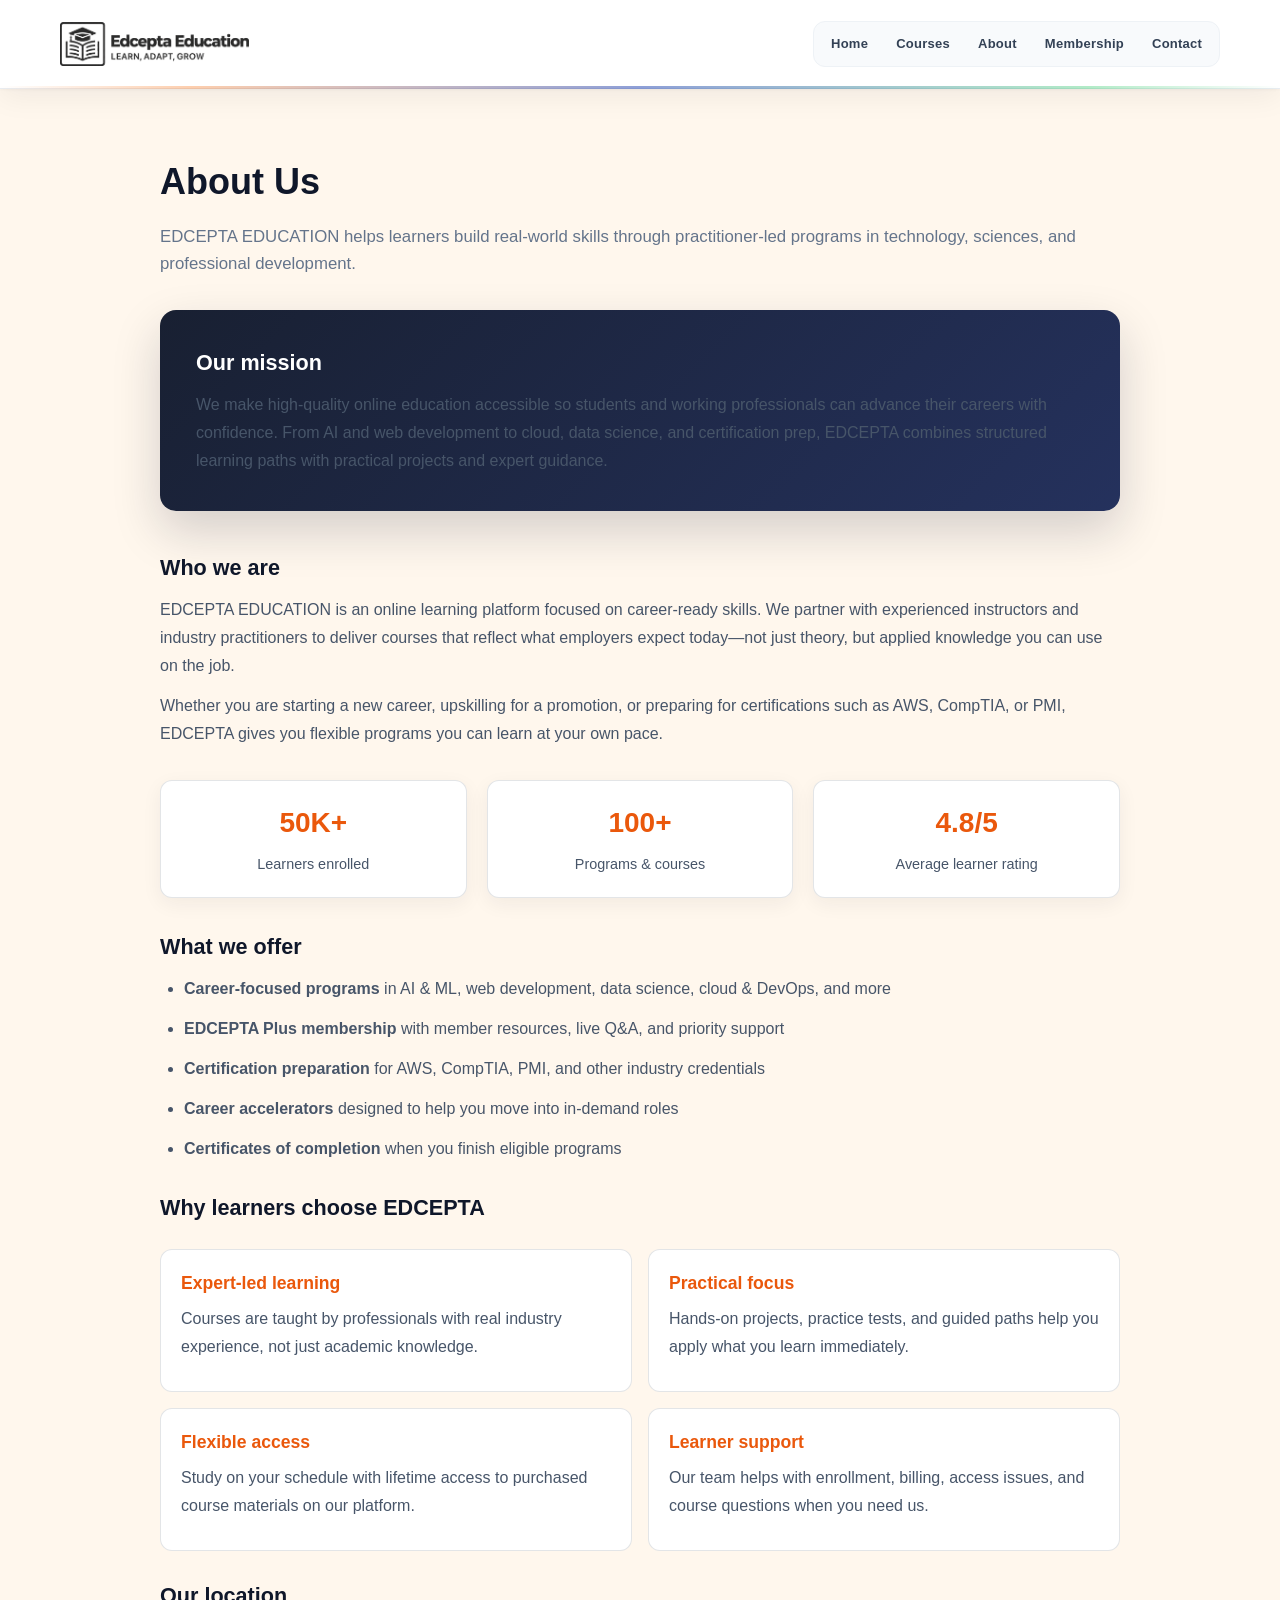
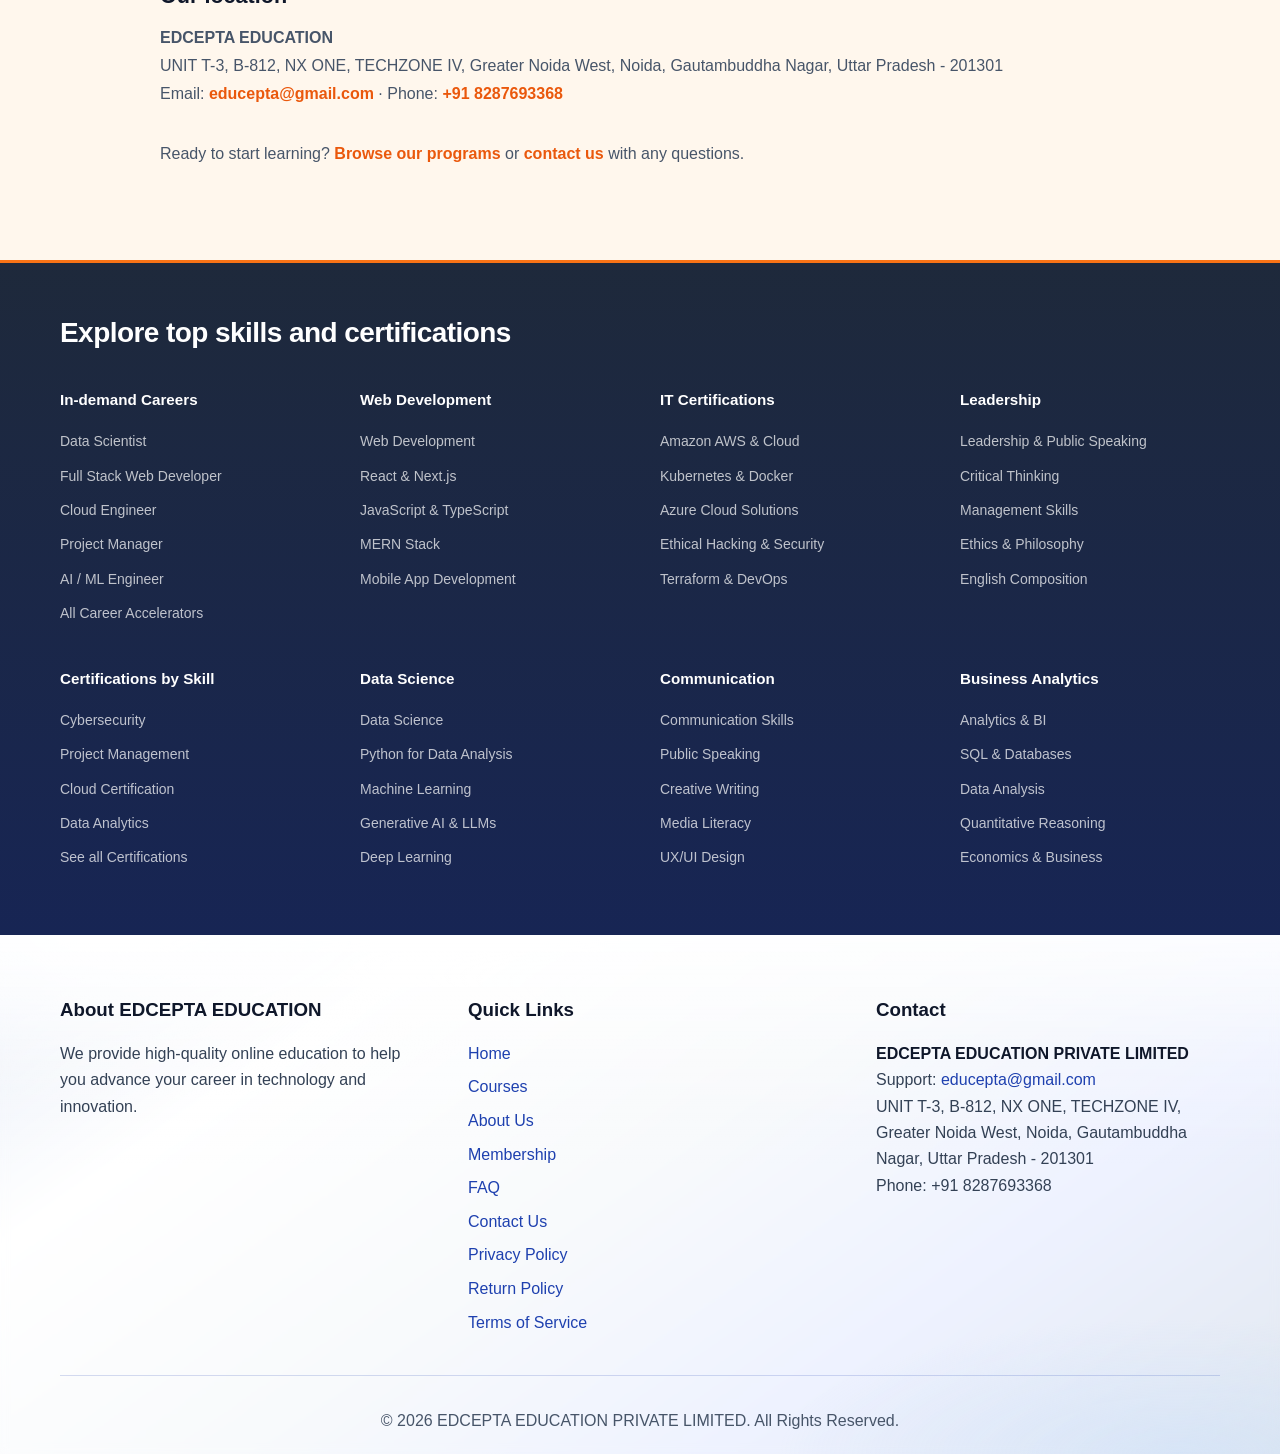
==== about.html @ da7d7f93 "Expand EDCEPTA site with new homepage sections, info pages, and course updates. Add About, FAQ, and " ====
<!DOCTYPE html>
<html lang="en">
<head>
    <meta charset="UTF-8">
    <meta name="viewport" content="width=device-width, initial-scale=1.0">
    <title>About Us - EDCEPTA EDUCATION</title>
    <link rel="stylesheet" href="styles.css?v=74">
    <link rel="stylesheet" href="js/info-page-fallback.css?v=1">
</head>
<body>
    <nav class="navbar">
        <div class="container">
            <div class="nav-wrapper">
                <a href="/" class="logo">
                    <img src="images/edcepta-logo.png?v=8" alt="EDCEPTA EDUCATION">
                </a>
                <ul class="nav-links">
                    <li><a href="/">Home</a></li>
                    <li><a href="/#courses">Courses</a></li>
                    <li><a href="/about.html">About</a></li>
                    <li><a href="/#membership">Membership</a></li>
                    <li><a href="/contact.html">Contact</a></li>
                </ul>
                <button class="hamburger" id="hamburger" type="button" aria-label="Open menu">☰</button>
            </div>
        </div>
    </nav>

    <main class="container info-page about-page">
        <h1>About Us</h1>
        <p class="info-lead">EDCEPTA EDUCATION helps learners build real-world skills through practitioner-led programs in technology, sciences, and professional development.</p>

        <div class="about-hero-card">
            <h2 style="color:#fff;margin-top:0;">Our mission</h2>
            <p>We make high-quality online education accessible so students and working professionals can advance their careers with confidence. From AI and web development to cloud, data science, and certification prep, EDCEPTA combines structured learning paths with practical projects and expert guidance.</p>
        </div>

        <h2>Who we are</h2>
        <p>EDCEPTA EDUCATION is an online learning platform focused on career-ready skills. We partner with experienced instructors and industry practitioners to deliver courses that reflect what employers expect today—not just theory, but applied knowledge you can use on the job.</p>
        <p>Whether you are starting a new career, upskilling for a promotion, or preparing for certifications such as AWS, CompTIA, or PMI, EDCEPTA gives you flexible programs you can learn at your own pace.</p>

        <div class="about-grid">
            <div class="about-stat-card">
                <strong>50K+</strong>
                <span>Learners enrolled</span>
            </div>
            <div class="about-stat-card">
                <strong>100+</strong>
                <span>Programs &amp; courses</span>
            </div>
            <div class="about-stat-card">
                <strong>4.8/5</strong>
                <span>Average learner rating</span>
            </div>
        </div>

        <h2>What we offer</h2>
        <ul>
            <li><strong>Career-focused programs</strong> in AI &amp; ML, web development, data science, cloud &amp; DevOps, and more</li>
            <li><strong>EDCEPTA Plus membership</strong> with member resources, live Q&amp;A, and priority support</li>
            <li><strong>Certification preparation</strong> for AWS, CompTIA, PMI, and other industry credentials</li>
            <li><strong>Career accelerators</strong> designed to help you move into in-demand roles</li>
            <li><strong>Certificates of completion</strong> when you finish eligible programs</li>
        </ul>

        <h2>Why learners choose EDCEPTA</h2>
        <div class="about-values">
            <article class="about-value-card">
                <h3>Expert-led learning</h3>
                <p>Courses are taught by professionals with real industry experience, not just academic knowledge.</p>
            </article>
            <article class="about-value-card">
                <h3>Practical focus</h3>
                <p>Hands-on projects, practice tests, and guided paths help you apply what you learn immediately.</p>
            </article>
            <article class="about-value-card">
                <h3>Flexible access</h3>
                <p>Study on your schedule with lifetime access to purchased course materials on our platform.</p>
            </article>
            <article class="about-value-card">
                <h3>Learner support</h3>
                <p>Our team helps with enrollment, billing, access issues, and course questions when you need us.</p>
            </article>
        </div>

        <h2>Our location</h2>
        <p><strong>EDCEPTA EDUCATION</strong><br>
        UNIT T-3, B-812, NX ONE, TECHZONE IV, Greater Noida West, Noida, Gautambuddha Nagar, Uttar Pradesh - 201301<br>
        Email: <a href="mailto:educepta@gmail.com">educepta@gmail.com</a> · Phone: <a href="tel:+918287693368">+91 8287693368</a></p>

        <p style="margin-top:2rem;">Ready to start learning? <a href="/#courses">Browse our programs</a> or <a href="/contact.html">contact us</a> with any questions.</p>
    </main>

    <footer class="site-footer" aria-label="Site footer"></footer>
    <script src="js/site-footer.js?v=7"></script>
    <script>
        document.getElementById('hamburger').addEventListener('click', function () {
            document.querySelector('.nav-links').classList.toggle('active');
        });
    </script>
</body>
</html>
---- styles.css ----
* {
    margin: 0;
    padding: 0;
    box-sizing: border-box;
}

:root {
    /* Orange / blue / green light theme */
    --primary: #F97316;
    --secondary: #1E40AF;
    --accent: #22C55E;
    --cta: #22C55E;
    --cta-dark: #16A34A;
    --background: #FFF7ED;
    --card: #FFFFFF;
    --text: #1E293B;
    --surface: #FFFFFF;
    --surface-elevated: #FFEDD5;

    /* Legacy aliases (used across HTML) */
    --primary-mint: var(--primary);
    --primary-mint-dark: #EA580C;
    --accent-mint: var(--secondary);
    --bg-mint-light: var(--surface-elevated);
    --text-main: var(--text);
    --white: #FFFFFF;

    --primary-color: var(--primary);
    --primary-light: var(--secondary);
    --primary-dark: #EA580C;
    --secondary-color: var(--secondary);
    --success-color: var(--accent);
    --danger-color: #EF4444;
    --warning-color: var(--primary);

    --bg-darkest: var(--background);
    --bg-dark: var(--surface-elevated);
    --bg-card: var(--card);
    --bg-light: var(--surface-elevated);
    --bg-lighter: var(--background);

    --text-primary: var(--text);
    --text-secondary: #475569;
    --text-tertiary: #64748B;
    --text-light: #94A3B8;

    --border-color: rgba(30, 41, 59, 0.12);
    --border-light: rgba(30, 41, 59, 0.06);

    /* Checkout / legacy page aliases */
    --light-bg: var(--background);
    --dark-text: var(--text);
}

body {
    font-family: 'Segoe UI', Tahoma, Geneva, Verdana, sans-serif;
    line-height: 1.6;
    color: var(--text-secondary);
    background-color: var(--background);
}

.container {
    max-width: 1200px;
    margin: 0 auto;
    padding: 0 20px;
}

/* Navigation Bar — solid white, professional */
.navbar {
    background: #ffffff;
    position: sticky;
    top: 0;
    z-index: 1000;
    border-bottom: 1px solid #e8ecf1;
    box-shadow: 0 1px 3px rgba(15, 23, 42, 0.04), 0 8px 30px rgba(15, 23, 42, 0.06);
}

.navbar::after {
    content: '';
    position: absolute;
    left: 0;
    right: 0;
    bottom: -1px;
    height: 3px;
    background: linear-gradient(
        90deg,
        transparent 0%,
        rgba(249, 115, 22, 0.35) 15%,
        rgba(30, 64, 175, 0.5) 50%,
        rgba(34, 197, 94, 0.35) 85%,
        transparent 100%
    );
    pointer-events: none;
}

.nav-wrapper {
    display: flex;
    justify-content: space-between;
    align-items: center;
    padding: 0.65rem 0;
    gap: 1.25rem;
    min-height: 88px;
    position: relative;
}

.logo {
    display: flex;
    align-items: center;
    justify-content: flex-start;
    flex-shrink: 0;
    width: auto;
    height: auto;
    max-width: min(320px, 42vw);
    line-height: 0;
    background: #ffffff;
    border-radius: 0;
    overflow: visible;
    transition: opacity 0.2s ease;
}

.logo:hover {
    opacity: 0.92;
}

.logo img {
    display: block;
    width: auto;
    height: 44px;
    max-width: 100%;
    object-fit: contain;
    object-position: left center;
    background: #ffffff;
}

/* Search Bar */
.search-container {
    display: flex;
    align-items: center;
    background: #f4f6f9;
    border: 1px solid #e2e8f0;
    border-radius: 999px;
    padding: 0 6px 0 16px;
    margin: 0 0.5rem;
    flex-grow: 1;
    max-width: 380px;
    min-height: 44px;
    transition: border-color 0.2s ease, box-shadow 0.2s ease, background 0.2s ease;
}

.search-container:focus-within {
    background: #ffffff;
    border-color: #94a3b8;
    box-shadow: 0 0 0 3px rgba(30, 64, 175, 0.08);
}

.search-container input {
    background: transparent;
    border: none;
    color: var(--text-main);
    padding: 10px 8px;
    outline: none;
    flex-grow: 1;
    font-size: 0.9rem;
}

.search-container input::placeholder {
    color: var(--text-tertiary);
}

.search-container button {
    background: var(--secondary);
    border: none;
    cursor: pointer;
    font-size: 1rem;
    padding: 8px 12px;
    border-radius: 999px;
    color: var(--white);
    line-height: 1;
    transition: background 0.2s ease, transform 0.2s ease;
}

.search-container button:hover {
    background: #1e3a8a;
    transform: scale(1.04);
}

.nav-links {
    display: flex;
    list-style: none;
    align-items: center;
    gap: 0.15rem;
    flex-shrink: 0;
    padding: 0.25rem;
    background: #f8fafc;
    border-radius: 12px;
    border: 1px solid #eef2f6;
}

.nav-links li {
    display: flex;
    align-items: center;
}

.nav-links a {
    text-decoration: none;
    color: #334155;
    font-weight: 600;
    font-size: 0.8125rem;
    letter-spacing: 0.02em;
    text-transform: none;
    padding: 0.5rem 0.8rem;
    border-radius: 8px;
    white-space: nowrap;
    transition: color 0.2s ease, background 0.2s ease, box-shadow 0.2s ease;
}

.nav-links a:hover {
    color: var(--secondary);
    background: #ffffff;
    box-shadow: 0 1px 4px rgba(15, 23, 42, 0.06);
}

.nav-links a.nav-active {
    color: var(--secondary);
    background: #ffffff;
    font-weight: 700;
    box-shadow: 0 1px 6px rgba(30, 64, 175, 0.12);
}

/* Cart & Login — same labels */
.nav-links a.nav-cart {
    color: var(--primary) !important;
    background: #fff7ed !important;
    border: 1px solid #fed7aa;
    font-weight: 700 !important;
    margin-left: 0.25rem;
    padding: 0.5rem 0.95rem !important;
    box-shadow: none;
}

.nav-links a.nav-cart:hover {
    color: var(--white) !important;
    background: var(--primary) !important;
    border-color: var(--primary);
    box-shadow: 0 2px 10px rgba(249, 115, 22, 0.25);
}

.nav-links #authLink a,
.nav-links a.nav-auth-link {
    color: var(--white) !important;
    background: var(--secondary) !important;
    border: 1px solid transparent;
    font-weight: 700 !important;
    padding: 0.5rem 1.2rem !important;
    margin-left: 0.25rem;
    box-shadow: 0 2px 8px rgba(30, 64, 175, 0.2);
}

.nav-links #authLink a:hover,
.nav-links a.nav-auth-link:hover {
    color: var(--white) !important;
    background: #1e3a8a !important;
    box-shadow: 0 4px 12px rgba(30, 64, 175, 0.28);
}

.hamburger {
    display: none;
    width: 44px;
    height: 44px;
    align-items: center;
    justify-content: center;
    background: #f8fafc;
    border: 1px solid #e2e8f0;
    border-radius: 10px;
    font-size: 1.35rem;
    cursor: pointer;
    color: #334155 !important;
    transition: background 0.2s ease, border-color 0.2s ease;
    flex-shrink: 0;
}

.hamburger:hover {
    background: #ffffff;
    border-color: #cbd5e1;
    color: var(--secondary) !important;
}

/* Hero Section */
.hero {
    background: linear-gradient(
        120deg,
        #FF6B6B 0%,
        #EF4444 12%,
        #DC2626 28%,
        #B91C1C 42%,
        #7C3AED 58%,
        var(--secondary) 78%,
        #172554 100%
    );
    background-size: 220% 220%;
    animation: heroGradientFlow 18s ease-in-out infinite;
    color: var(--white);
    padding: 100px 20px;
    text-align: center;
    position: relative;
    overflow: hidden;
}

.hero::after {
    content: '';
    position: absolute;
    inset: -15%;
    z-index: 0;
    pointer-events: none;
    background:
        radial-gradient(circle at 18% 28%, rgba(255, 255, 255, 0.16) 0%, transparent 38%),
        radial-gradient(circle at 82% 72%, rgba(255, 255, 255, 0.1) 0%, transparent 34%);
    animation: heroAuraDrift 14s ease-in-out infinite alternate;
}

.hero::before {
    content: '';
    position: absolute;
    inset: 0;
    z-index: 0;
    background:
        radial-gradient(ellipse 90% 55% at 12% 18%, rgba(255, 255, 255, 0.38) 0%, transparent 52%),
        radial-gradient(ellipse 60% 40% at 28% 75%, rgba(255, 200, 200, 0.12) 0%, transparent 50%),
        radial-gradient(circle at 80% 20%, rgba(255, 255, 255, 0.08) 0%, transparent 40%),
        radial-gradient(circle at 20% 80%, rgba(255, 255, 255, 0.06) 0%, transparent 50%);
    pointer-events: none;
    animation: heroOverlayPulse 11s ease-in-out infinite alternate;
}

@keyframes heroGradientFlow {
    0%,
    100% {
        background-position: 0% 50%;
    }
    50% {
        background-position: 100% 50%;
    }
}

@keyframes heroAuraDrift {
    from {
        transform: translate(0, 0) scale(1);
        opacity: 0.75;
    }
    to {
        transform: translate(2.5%, -2%) scale(1.05);
        opacity: 1;
    }
}

@keyframes heroOverlayPulse {
    from {
        opacity: 0.88;
    }
    to {
        opacity: 1;
    }
}

.hero-content {
    position: relative;
    z-index: 1;
}

.hero-content.hero-animate .hero-title {
    animation: heroTitleIn 0.8s cubic-bezier(0.22, 1, 0.36, 1) forwards;
}

.hero-content.hero-animate .hero-subtitle {
    opacity: 0;
    animation: heroSubtitleIn 0.7s cubic-bezier(0.22, 1, 0.36, 1) 0.25s forwards;
}

.hero-content.hero-animate .hero-cta {
    opacity: 0;
    animation: heroCtaIn 0.6s cubic-bezier(0.22, 1, 0.36, 1) 0.5s forwards;
}

@keyframes heroTitleIn {
    from {
        opacity: 0;
        transform: translateY(30px);
    }
    to {
        opacity: 1;
        transform: translateY(0);
    }
}

@keyframes heroSubtitleIn {
    from {
        opacity: 0;
        transform: translateY(20px);
    }
    to {
        opacity: 0.95;
        transform: translateY(0);
    }
}

@keyframes heroCtaIn {
    from {
        opacity: 0;
        transform: translateY(15px) scale(0.98);
    }
    to {
        opacity: 1;
        transform: translateY(0) scale(1);
    }
}

.hero-content h1,
.hero-content .hero-title {
    font-size: 3rem;
    margin-bottom: 1rem;
    color: var(--white);
}

.hero-content .hero-subtitle {
    max-width: 720px;
    margin: 0 auto 2rem;
    opacity: 0.95;
    color: var(--white);
}

.hero-subtitle-lead {
    margin: 0 0 0.65rem;
    font-size: clamp(1.15rem, 2.2vw, 1.35rem);
    line-height: 1.35;
    font-style: italic;
    font-weight: 700;
    color: var(--white);
}

.hero-subtitle-lead strong {
    font-weight: inherit;
    font-style: inherit;
    color: inherit;
}

.hero-subtitle-detail {
    margin: 0;
    font-size: clamp(0.95rem, 1.6vw, 1.08rem);
    line-height: 1.55;
    font-weight: 500;
    font-style: normal;
    color: rgba(255, 255, 255, 0.92);
}

.hero-content .hero-title {
    text-shadow: 0 2px 22px rgba(0, 0, 0, 0.18);
    transition: transform 0.45s cubic-bezier(0.22, 1, 0.36, 1), text-shadow 0.45s ease;
}

.hero:hover .hero-title {
    transform: translateY(-3px);
    text-shadow: 0 8px 30px rgba(255, 255, 255, 0.22);
}

.hero-content .hero-subtitle {
    transition: transform 0.45s cubic-bezier(0.22, 1, 0.36, 1), text-shadow 0.45s ease;
}

.hero:hover .hero-subtitle {
    transform: translateY(-2px);
    text-shadow: 0 4px 20px rgba(255, 255, 255, 0.14);
}

.hero .hero-content .hero-cta.btn-primary {
    position: relative;
    overflow: hidden;
    isolation: isolate;
    transition: transform 0.35s cubic-bezier(0.22, 1, 0.36, 1), box-shadow 0.35s ease, filter 0.35s ease, background-color 0.35s ease;
}

.hero .hero-content .hero-cta.btn-primary::before {
    content: '';
    position: absolute;
    top: 0;
    left: -130%;
    width: 55%;
    height: 100%;
    background: linear-gradient(105deg, transparent, rgba(255, 255, 255, 0.42), transparent);
    transform: skewX(-18deg);
    pointer-events: none;
    z-index: 1;
}

.hero .hero-content .hero-cta.btn-primary:hover {
    transform: translateY(-4px) scale(1.04);
    box-shadow: 0 14px 34px rgba(34, 197, 94, 0.48);
    filter: brightness(1.06);
}

.hero .hero-content .hero-cta.btn-primary:hover::before {
    animation: heroCtaShine 0.75s ease forwards;
}

@keyframes heroCtaShine {
    from {
        left: -130%;
    }
    to {
        left: 140%;
    }
}

@media (prefers-reduced-motion: reduce) {
    .hero {
        animation: none;
        background-size: 100% 100%;
    }

    .hero::before,
    .hero::after {
        animation: none;
    }

    .hero:hover .hero-title,
    .hero:hover .hero-subtitle,
    .hero .hero-content .hero-cta.btn-primary:hover {
        transform: none;
    }

    .hero .hero-content .hero-cta.btn-primary:hover::before {
        animation: none;
    }
}

/* Homepage: Vision spotlight */
.vision-section {
    padding: 2.5rem 0 1.5rem;
    background: linear-gradient(180deg, #f8fafc 0%, #ffffff 100%);
}

.vision-card {
    position: relative;
    display: grid;
    grid-template-columns: minmax(0, 1.25fr) minmax(0, 0.9fr);
    gap: 2rem;
    align-items: center;
    border-radius: 18px;
    padding: 1.15rem;
    background: linear-gradient(135deg, rgba(15, 23, 42, 0.96) 0%, rgba(23, 37, 84, 0.94) 100%);
    box-shadow: 0 24px 58px rgba(15, 23, 42, 0.2);
    overflow: hidden;
}

.vision-card::before {
    content: '';
    position: absolute;
    inset: 0;
    background:
        radial-gradient(circle at 10% 15%, rgba(249, 115, 22, 0.22) 0%, transparent 34%),
        radial-gradient(circle at 80% 95%, rgba(59, 130, 246, 0.18) 0%, transparent 36%);
    pointer-events: none;
}

.vision-media-wrap,
.vision-copy {
    position: relative;
    z-index: 1;
}

.vision-media-wrap {
    border-radius: 14px;
    overflow: hidden;
    box-shadow: 0 18px 36px rgba(2, 6, 23, 0.36);
    border: 1px solid rgba(255, 255, 255, 0.08);
}

.vision-media {
    width: 100%;
    height: auto;
    display: block;
}

.vision-copy {
    color: #f8fafc;
    padding: 0.25rem 0.4rem;
}

.vision-tag {
    display: inline-flex;
    align-items: center;
    gap: 0.4rem;
    text-transform: uppercase;
    letter-spacing: 0.08em;
    font-size: 0.75rem;
    font-weight: 700;
    color: #fbbf24;
    margin-bottom: 0.85rem;
}

.vision-copy h2 {
    font-size: clamp(1.65rem, 3vw, 2.2rem);
    line-height: 1.15;
    margin-bottom: 0.85rem;
    color: #ffffff;
}

.vision-headline-stack {
    display: flex;
    flex-direction: column;
    gap: 0.55rem;
}

.vision-headline-stack span {
    display: block;
    font-size: inherit;
    font-weight: inherit;
    line-height: inherit;
    color: inherit;
}

.vision-copy p {
    color: rgba(226, 232, 240, 0.94);
    font-size: 1rem;
    line-height: 1.65;
    margin-bottom: 1rem;
}

.vision-link {
    display: inline-flex;
    align-items: center;
    gap: 0.35rem;
    color: #f97316;
    background: rgba(255, 255, 255, 0.08);
    border: 1px solid rgba(249, 115, 22, 0.3);
    text-decoration: none;
    font-weight: 700;
    border-radius: 999px;
    padding: 0.6rem 1rem;
    transition: background 0.2s ease, transform 0.2s ease;
}

.vision-link:hover {
    background: rgba(249, 115, 22, 0.18);
    transform: translateY(-1px);
}

/* Homepage: Knowledge layer block (near membership) */
.knowledge-layer-section {
    margin-top: 2.25rem;
}

.knowledge-layer-frame {
    position: relative;
    aspect-ratio: 16 / 9;
    border-radius: 20px;
    overflow: hidden;
    box-shadow: 0 22px 58px rgba(15, 23, 42, 0.22);
    border: 1px solid rgba(148, 163, 184, 0.2);
}

.knowledge-layer-frame::before {
    content: '';
    position: absolute;
    top: 0;
    right: 0;
    width: 38%;
    height: 20%;
    background: linear-gradient(180deg, rgba(202, 234, 196, 0.96) 0%, rgba(202, 234, 196, 0.88) 72%, rgba(202, 234, 196, 0) 100%);
    z-index: 1;
    pointer-events: none;
}

.knowledge-layer-image {
    width: 100%;
    height: 100%;
    display: block;
    object-fit: cover;
    /* hide top nav text embedded in source image */
    object-position: center 82%;
}

.knowledge-layer-overlay {
    position: absolute;
    inset: 0;
    display: flex;
    flex-direction: column;
    justify-content: flex-end;
    padding: clamp(0.75rem, 2.2vw, 1.25rem);
    background: linear-gradient(
        180deg,
        rgba(15, 23, 42, 0.22) 0%,
        rgba(15, 23, 42, 0.05) 35%,
        rgba(15, 23, 42, 0.34) 100%
    );
}

.knowledge-layer-bottom {
    display: grid;
    grid-template-columns: 1fr minmax(210px, 43%);
    gap: 1rem;
    align-items: end;
}

.knowledge-side-note {
    margin: 0;
    font-size: clamp(0.68rem, 1.2vw, 0.82rem);
    color: rgba(15, 23, 42, 0.8);
    text-transform: uppercase;
    letter-spacing: 0.05em;
    font-weight: 700;
}

.knowledge-main-copy {
    margin-left: auto;
    max-width: 420px;
    padding: 0.85rem 1rem;
    border-radius: 14px;
    background: rgba(255, 255, 255, 0.72);
    border: 1px solid rgba(255, 255, 255, 0.75);
    backdrop-filter: blur(8px);
    -webkit-backdrop-filter: blur(8px);
}

.knowledge-subline {
    margin: 0 0 0.45rem;
    font-size: clamp(0.7rem, 1vw, 0.82rem);
    text-transform: uppercase;
    letter-spacing: 0.08em;
    font-weight: 700;
    color: #1e293b;
}

.knowledge-main-copy h3 {
    margin: 0;
    color: #0f172a;
    font-size: clamp(0.9rem, 1.4vw, 1.12rem);
    line-height: 1.35;
    font-weight: 800;
}

/* Homepage: Learning hub dashboard (EDCEPTA Plus) */
.learning-hub-section {
    margin-top: 2.25rem;
}

.learning-hub-shell {
    display: flex;
    flex-direction: column;
    gap: 1rem;
}

.learning-hub-hero {
    position: relative;
    min-height: 220px;
    border-radius: 18px;
    overflow: hidden;
    border: 1px solid rgba(148, 163, 184, 0.22);
    background: #0f172a;
    box-shadow: 0 20px 50px rgba(15, 23, 42, 0.22);
}

.learning-hub-hero-media {
    position: absolute;
    inset: 0;
}

.learning-hub-hero-media img {
    width: 100%;
    height: 100%;
    object-fit: cover;
    object-position: center 35%;
    opacity: 0.55;
    transform: scale(1.02);
    transition: transform 0.55s cubic-bezier(0.22, 1, 0.36, 1), opacity 0.45s ease;
}

.learning-hub-hero::after {
    content: '';
    position: absolute;
    inset: 0;
    background: linear-gradient(100deg, rgba(15, 23, 42, 0.92) 0%, rgba(15, 23, 42, 0.55) 48%, rgba(30, 64, 175, 0.35) 100%);
    pointer-events: none;
}

.learning-hub-hero-content {
    position: relative;
    z-index: 1;
    max-width: 520px;
    padding: clamp(1.25rem, 3vw, 2rem);
    color: #f8fafc;
}

.learning-hub-tag {
    display: inline-block;
    margin-bottom: 0.65rem;
    padding: 0.3rem 0.65rem;
    border-radius: 999px;
    background: rgba(249, 115, 22, 0.2);
    border: 1px solid rgba(249, 115, 22, 0.45);
    color: #fdba74;
    font-size: 0.72rem;
    font-weight: 700;
    letter-spacing: 0.06em;
    text-transform: uppercase;
}

.learning-hub-hero-content h3 {
    margin: 0 0 0.55rem;
    font-size: clamp(1.35rem, 2.4vw, 1.9rem);
    line-height: 1.15;
    color: #ffffff;
}

.learning-hub-hero-content p {
    margin: 0 0 1rem;
    color: rgba(226, 232, 240, 0.9);
    line-height: 1.55;
    font-size: 0.95rem;
}

.learning-hub-cta {
    display: inline-flex;
    align-items: center;
    gap: 0.4rem;
    padding: 0.62rem 1.1rem;
    border-radius: 999px;
    text-decoration: none;
    font-weight: 700;
    font-size: 0.86rem;
    color: #ffffff;
    background: linear-gradient(135deg, var(--primary) 0%, #ea580c 100%);
    border: 1px solid rgba(255, 255, 255, 0.2);
    box-shadow: 0 8px 22px rgba(249, 115, 22, 0.35);
    transition: transform 0.25s ease, box-shadow 0.25s ease, filter 0.25s ease;
}

.learning-hub-cta:hover {
    transform: translateY(-2px);
    box-shadow: 0 12px 28px rgba(249, 115, 22, 0.45);
    filter: brightness(1.05);
}

.learning-hub-grid {
    display: grid;
    grid-template-columns: 1.15fr 0.85fr;
    gap: 1rem;
}

.learning-hub-panel {
    border-radius: 18px;
    padding: 1rem;
    background: linear-gradient(160deg, #111827 0%, #1e293b 100%);
    border: 1px solid rgba(148, 163, 184, 0.2);
    box-shadow: 0 16px 40px rgba(15, 23, 42, 0.18);
}

.learning-hub-panel-head {
    display: flex;
    align-items: center;
    justify-content: space-between;
    gap: 0.75rem;
    margin-bottom: 0.85rem;
}

.learning-hub-panel-head h4 {
    margin: 0;
    color: #f8fafc;
    font-size: 1rem;
    font-weight: 700;
}

.learning-hub-filter {
    font-size: 0.72rem;
    color: #cbd5e1;
    border: 1px solid rgba(148, 163, 184, 0.35);
    border-radius: 999px;
    padding: 0.28rem 0.6rem;
    background: rgba(15, 23, 42, 0.45);
}

.learning-course-list {
    list-style: none;
    margin: 0;
    padding: 0;
    display: flex;
    flex-direction: column;
    gap: 0.55rem;
}

.learning-course-row {
    display: grid;
    grid-template-columns: auto 1fr auto;
    align-items: center;
    gap: 0.7rem;
    padding: 0.7rem 0.75rem;
    border-radius: 12px;
    background: rgba(15, 23, 42, 0.55);
    border: 1px solid rgba(148, 163, 184, 0.14);
    transition: transform 0.28s cubic-bezier(0.22, 1, 0.36, 1), border-color 0.28s ease, box-shadow 0.28s ease, background 0.28s ease;
}

.learning-course-icon {
    width: 34px;
    height: 34px;
    border-radius: 10px;
    display: grid;
    place-items: center;
    background: rgba(59, 130, 246, 0.18);
    font-size: 1rem;
}

.learning-course-meta strong {
    display: block;
    color: #f1f5f9;
    font-size: 0.86rem;
    margin-bottom: 0.15rem;
}

.learning-course-meta span {
    display: block;
    color: #94a3b8;
    font-size: 0.72rem;
    margin-bottom: 0.35rem;
}

.learning-progress {
    height: 5px;
    border-radius: 999px;
    background: rgba(148, 163, 184, 0.25);
    overflow: hidden;
}

.learning-progress span {
    display: block;
    height: 100%;
    border-radius: inherit;
    background: linear-gradient(90deg, var(--secondary) 0%, #60a5fa 100%);
    transition: width 0.45s ease;
}

.learning-progress--complete span {
    background: linear-gradient(90deg, var(--accent) 0%, #4ade80 100%);
}

.learning-status {
    font-size: 0.68rem;
    font-weight: 700;
    text-transform: uppercase;
    letter-spacing: 0.04em;
    padding: 0.3rem 0.55rem;
    border-radius: 999px;
    white-space: nowrap;
}

.learning-status--progress {
    color: #cbd5e1;
    background: rgba(148, 163, 184, 0.16);
    border: 1px solid rgba(148, 163, 184, 0.25);
}

.learning-status--done {
    color: #dcfce7;
    background: rgba(34, 197, 94, 0.16);
    border: 1px solid rgba(34, 197, 94, 0.35);
}

.learning-stats-grid {
    display: grid;
    grid-template-columns: repeat(2, minmax(0, 1fr));
    gap: 0.55rem;
}

.learning-stat-card {
    position: relative;
    border-radius: 12px;
    padding: 0.75rem;
    min-height: 88px;
    background: rgba(15, 23, 42, 0.58);
    border: 1px solid rgba(148, 163, 184, 0.16);
    overflow: hidden;
    transition: transform 0.28s cubic-bezier(0.22, 1, 0.36, 1), border-color 0.28s ease, box-shadow 0.28s ease;
}

.learning-stat-card p {
    margin: 0 0 0.35rem;
    color: #94a3b8;
    font-size: 0.72rem;
}

.learning-stat-card strong {
    color: #f8fafc;
    font-size: 1.35rem;
    line-height: 1;
}

.learning-stat-card strong span {
    font-size: 0.8rem;
    color: #cbd5e1;
    font-weight: 600;
}

.learning-stat-card small {
    display: block;
    margin-top: 0.25rem;
    color: #86efac;
    font-size: 0.68rem;
}

.learning-stat-card--wide {
    grid-column: span 2;
}

.learning-stat-card--accent {
    background: linear-gradient(145deg, rgba(30, 64, 175, 0.85) 0%, rgba(59, 130, 246, 0.75) 100%);
    border-color: rgba(96, 165, 250, 0.45);
}

.learning-stat-card--chart .learning-chart-line {
    position: absolute;
    left: 0.75rem;
    right: 0.75rem;
    bottom: 0.65rem;
    height: 28px;
    border-radius: 8px;
    background:
        linear-gradient(180deg, transparent 62%, rgba(96, 165, 250, 0.25) 62%),
        linear-gradient(135deg, transparent 40%, #60a5fa 40%, #60a5fa 43%, transparent 43%, transparent 58%, #93c5fd 58%, #93c5fd 61%, transparent 61%, transparent 74%, #3b82f6 74%);
    opacity: 0.85;
}

.learn-hover-card {
    transition: transform 0.35s cubic-bezier(0.22, 1, 0.36, 1), box-shadow 0.35s ease;
}

.learn-hover-card::before {
    content: '';
    position: absolute;
    top: 0;
    left: -120%;
    width: 55%;
    height: 100%;
    z-index: 2;
    background: linear-gradient(105deg, transparent, rgba(255, 255, 255, 0.12), transparent);
    transform: skewX(-18deg);
    pointer-events: none;
    opacity: 0;
}

.learn-hover-card:hover {
    transform: translateY(-3px);
    box-shadow: 0 28px 56px rgba(30, 64, 175, 0.28);
}

.learn-hover-card:hover::before {
    opacity: 1;
    animation: learning-hub-shine 0.85s ease forwards;
}

.learn-hover-card:hover .learning-hub-hero-media img {
    transform: scale(1.06);
    opacity: 0.68;
}

@keyframes learning-hub-shine {
    from { left: -120%; }
    to { left: 130%; }
}

.learn-hover-panel:hover {
    border-color: rgba(96, 165, 250, 0.45);
    box-shadow: 0 22px 44px rgba(30, 64, 175, 0.24);
}

.learn-hover-row:hover {
    transform: translateX(4px);
    border-color: rgba(96, 165, 250, 0.45);
    background: rgba(30, 64, 175, 0.28);
    box-shadow: 0 10px 24px rgba(15, 23, 42, 0.28);
}

.learn-hover-row:hover .learning-progress span {
    filter: brightness(1.15);
}

.learn-hover-stat:hover {
    transform: translateY(-4px);
    border-color: rgba(249, 115, 22, 0.45);
    box-shadow: 0 14px 28px rgba(249, 115, 22, 0.2);
}

@media (max-width: 992px) {
    .learning-hub-grid {
        grid-template-columns: 1fr;
    }

    .learning-stat-card--wide {
        grid-column: span 1;
    }
}

@media (max-width: 768px) {
    .learning-course-row {
        grid-template-columns: auto 1fr;
    }

    .learning-status {
        grid-column: 2;
        justify-self: start;
        margin-top: 0.2rem;
    }
}

@media (prefers-reduced-motion: reduce) {
    .learning-hub-hero-media img,
    .learning-hub-cta,
    .learning-course-row,
    .learning-stat-card,
    .learn-hover-card {
        transition: none;
    }

    .learn-hover-card:hover::before {
        animation: none;
        opacity: 0;
    }

    .learn-hover-card:hover .learning-hub-hero-media img,
    .learn-hover-card:hover,
    .learn-hover-row:hover,
    .learn-hover-stat:hover {
        transform: none;
    }
}

/* Buttons */
.btn {
    padding: 12px 30px;
    border: none;
    border-radius: 5px;
    font-size: 1rem;
    cursor: pointer;
    transition: all 0.3s ease;
    font-weight: 600;
}

.btn-primary {
    background-color: var(--cta);
    color: var(--white);
}

.btn-primary:hover {
    background-color: var(--cta-dark);
    transform: translateY(-2px);
    box-shadow: 0 4px 12px rgba(34, 197, 94, 0.4);
}

/* Homepage: EDCEPTA Advantage */
.advantage-section {
    padding: 4rem 0;
    background: var(--white);
}

.advantage-heading {
    text-align: center;
    font-size: clamp(1.75rem, 3.5vw, 2.25rem);
    color: var(--text-main);
    font-weight: 700;
    margin-bottom: 3rem;
    letter-spacing: -0.02em;
}

.advantage-grid {
    display: grid;
    grid-template-columns: repeat(3, 1fr);
    gap: 2rem;
    align-items: start;
}

.advantage-card {
    text-align: center;
}

.advantage-visual {
    position: relative;
    width: min(280px, 100%);
    margin: 0 auto 1.25rem;
    aspect-ratio: 1;
    border-radius: 50%;
    overflow: hidden;
    box-shadow: 0 10px 28px rgba(30, 41, 59, 0.14);
    border: 3px solid rgba(255, 255, 255, 0.9);
}

.advantage-visual--orange {
    background: #fed7aa;
}

.advantage-visual--blue {
    background: #bfdbfe;
}

.advantage-visual--green {
    background: #bbf7d0;
}

.advantage-visual img {
    position: absolute;
    inset: 0;
    width: 100%;
    height: 100%;
    object-fit: cover;
    object-position: center;
    border-radius: 50%;
    display: block;
}

.advantage-caption {
    font-size: 1.05rem;
    color: var(--text-main);
    font-weight: 500;
    line-height: 1.45;
    max-width: 260px;
    margin: 0 auto;
}

/* Homepage: Subscribe / membership banner */
#membership,
#membership-details {
    scroll-margin-top: 92px;
}

.subscribe-section {
    padding: 2rem 0 4rem;
    background: var(--background);
}

.subscribe-banner,
.membership-home-banner {
    display: grid;
    grid-template-columns: 1fr minmax(260px, 44%);
    gap: 2.5rem;
    align-items: center;
    background: linear-gradient(145deg, #1c1f26 0%, #1e293b 35%, #172554 100%);
    border-radius: 16px;
    padding: 3rem 3rem 3rem 3.25rem;
    color: var(--white);
    overflow: hidden;
    box-shadow: 0 24px 64px rgba(15, 23, 42, 0.28);
    border: 1px solid rgba(255, 255, 255, 0.06);
    position: relative;
}

.membership-home-banner::before {
    content: '';
    position: absolute;
    top: -40%;
    left: -10%;
    width: 50%;
    height: 80%;
    background: radial-gradient(ellipse, rgba(249, 115, 22, 0.1) 0%, transparent 70%);
    pointer-events: none;
}

.subscribe-banner .membership-plan-eyebrow {
    display: inline-block;
    font-size: 0.75rem;
    font-weight: 700;
    letter-spacing: 0.08em;
    text-transform: uppercase;
    color: #FDBA74;
    margin-bottom: 0.85rem;
    padding: 0.35rem 0.75rem;
    background: rgba(249, 115, 22, 0.15);
    border-radius: 4px;
    border: 1px solid rgba(249, 115, 22, 0.3);
}

.membership-plan-price-tag--home {
    margin-bottom: 1.5rem;
    padding: 0.85rem 0;
    border-top: 1px solid rgba(255, 255, 255, 0.1);
    border-bottom: 1px solid rgba(255, 255, 255, 0.1);
}

.membership-details--home {
    margin-top: 2.5rem;
}

.membership-details--home .membership-details-title {
    font-size: 1.5rem;
    margin-bottom: 1.5rem;
}

.membership-details--home h4 {
    font-size: 1.05rem;
    color: var(--text-main);
    margin-bottom: 0.5rem;
}

.subscribe-visual-main {
    position: relative;
}

.membership-home-visual .subscribe-visual-main {
    width: 78%;
    max-width: 300px;
    aspect-ratio: 1;
    border-radius: 14px;
    overflow: hidden;
    box-shadow: 0 20px 48px rgba(0, 0, 0, 0.45);
    background: #e2e8f0;
}

.membership-home-visual .subscribe-visual-main img {
    width: 100%;
    height: 100%;
    object-fit: cover;
    position: relative;
    z-index: 0;
}

.membership-home-visual .subscribe-visual-accent {
    width: 20%;
    max-width: 64px;
    min-height: 220px;
    border-radius: 14px;
    background: linear-gradient(
        180deg,
        rgba(167, 139, 250, 0.9) 0%,
        rgba(59, 130, 246, 0.85) 45%,
        rgba(34, 197, 94, 0.8) 100%
    );
}

.subscribe-content h2 {
    font-size: clamp(1.5rem, 2.8vw, 2rem);
    color: var(--white);
    line-height: 1.25;
    margin-bottom: 1rem;
    font-weight: 700;
}

.subscribe-lead {
    color: rgba(255, 255, 255, 0.88);
    font-size: 1rem;
    line-height: 1.6;
    margin-bottom: 1.75rem;
    max-width: 520px;
}

.subscribe-lead strong {
    color: #FDBA74;
    font-weight: 700;
}

.subscribe-features {
    list-style: none;
    display: grid;
    grid-template-columns: 1fr 1fr;
    gap: 1rem 1.5rem;
    margin-bottom: 1.25rem;
}

.subscribe-features li {
    display: flex;
    align-items: flex-start;
    gap: 0.75rem;
    font-size: 0.9rem;
    color: rgba(255, 255, 255, 0.92);
    line-height: 1.45;
}

.subscribe-icon {
    flex-shrink: 0;
    width: 36px;
    height: 36px;
    border-radius: 50%;
    display: flex;
    align-items: center;
    justify-content: center;
    font-size: 1rem;
    font-weight: 700;
}

.subscribe-icon--primary {
    background: linear-gradient(135deg, var(--primary), #EA580C);
    color: var(--white);
}

.subscribe-icon--secondary {
    background: linear-gradient(135deg, #3B82F6, var(--secondary));
    color: var(--white);
}

.subscribe-icon--accent {
    background: linear-gradient(135deg, var(--accent), var(--cta-dark));
    color: var(--white);
}

.subscribe-icon--warm {
    background: linear-gradient(135deg, #F472B6, #EC4899);
    color: var(--white);
}

.subscribe-actions {
    display: flex;
    flex-wrap: wrap;
    align-items: center;
    gap: 1.25rem;
}

.btn-subscribe-primary {
    display: inline-block;
    background: var(--white);
    color: #1E293B;
    padding: 14px 28px;
    border-radius: 8px;
    font-weight: 700;
    font-size: 1rem;
    text-decoration: none;
    transition: transform 0.2s ease, box-shadow 0.2s ease;
    border: none;
    cursor: pointer;
}

.btn-subscribe-primary:hover {
    transform: translateY(-2px);
    box-shadow: 0 8px 20px rgba(0, 0, 0, 0.2);
    color: var(--secondary);
}

.subscribe-learn-more {
    color: var(--white);
    font-weight: 600;
    text-decoration: underline;
    text-underline-offset: 3px;
    font-size: 0.95rem;
}

.subscribe-learn-more:hover {
    color: #FDBA74;
}

.subscribe-visual {
    position: relative;
    height: 100%;
    min-height: 280px;
    display: flex;
    align-items: center;
    justify-content: flex-end;
    gap: 0.75rem;
}

.subscribe-visual-main {
    width: 72%;
    max-width: 280px;
    aspect-ratio: 1;
    border-radius: 12px;
    overflow: hidden;
    box-shadow: 0 12px 32px rgba(0, 0, 0, 0.35);
    position: relative;
    z-index: 2;
}

.subscribe-visual-main img {
    width: 100%;
    height: 100%;
    object-fit: cover;
}

.subscribe-visual-accent {
    width: 22%;
    max-width: 72px;
    align-self: stretch;
    min-height: 200px;
    border-radius: 12px;
    background: linear-gradient(180deg, var(--primary) 0%, var(--secondary) 50%, var(--accent) 100%);
    opacity: 0.95;
    z-index: 1;
}

@media (max-width: 992px) {
    .advantage-grid {
        grid-template-columns: 1fr;
        gap: 2.5rem;
        max-width: 360px;
        margin: 0 auto;
    }

    .subscribe-banner {
        grid-template-columns: 1fr;
        padding: 2rem;
    }

    .subscribe-visual {
        min-height: 220px;
        justify-content: center;
    }

    .subscribe-features {
        grid-template-columns: 1fr;
    }
}

@media (max-width: 600px) {
    .advantage-section {
        padding: 3rem 0;
    }

    .subscribe-banner {
        padding: 1.5rem;
    }
}

/* Homepage: Certifications */
.cert-section {
    padding: 0 0 4rem;
    background: var(--background);
}

.cert-banner {
    display: grid;
    grid-template-columns: minmax(240px, 38%) 1fr;
    gap: 2rem;
    align-items: stretch;
    background: linear-gradient(145deg, #1E293B 0%, #172554 55%, #1E3A5F 100%);
    border-radius: 16px;
    padding: 2.5rem 2rem 2.5rem 2.5rem;
    color: var(--white);
    border: 1px solid rgba(249, 115, 22, 0.15);
    box-shadow: 0 12px 40px rgba(30, 41, 59, 0.2);
}

.cert-intro h2 {
    font-size: clamp(1.4rem, 2.5vw, 1.85rem);
    color: var(--white);
    line-height: 1.3;
    margin-bottom: 1rem;
    font-weight: 700;
}

.cert-intro p {
    color: rgba(255, 255, 255, 0.78);
    font-size: 0.95rem;
    line-height: 1.6;
    margin-bottom: 1.5rem;
    max-width: 320px;
}

.cert-cta-link {
    display: inline-flex;
    align-items: center;
    gap: 0.35rem;
    color: var(--white);
    font-weight: 700;
    font-size: 0.95rem;
    text-decoration: none;
    transition: color 0.2s ease, gap 0.2s ease;
}

.cert-cta-link:hover {
    color: #FDBA74;
    gap: 0.55rem;
}

.cert-cta-link span {
    font-size: 1.1rem;
}

.cert-cards {
    display: grid;
    grid-template-columns: repeat(3, 1fr);
    gap: 1rem;
}

.cert-card {
    background: rgba(255, 255, 255, 0.06);
    border: 1px solid rgba(255, 255, 255, 0.1);
    border-radius: 12px;
    padding: 1.25rem 1rem 1.5rem;
    text-decoration: none;
    color: inherit;
    display: flex;
    flex-direction: column;
    transition: background 0.25s ease, transform 0.25s ease, border-color 0.25s ease;
}

.cert-card:hover {
    background: rgba(255, 255, 255, 0.1);
    border-color: rgba(249, 115, 22, 0.45);
    transform: translateY(-4px);
}

.cert-badges {
    position: relative;
    height: 120px;
    margin-bottom: 1rem;
    display: flex;
    align-items: center;
    justify-content: center;
}

.cert-badge {
    position: absolute;
    display: flex;
    align-items: center;
    justify-content: center;
    font-weight: 800;
    font-size: 0.65rem;
    border-radius: 50%;
    box-shadow: 0 4px 12px rgba(0, 0, 0, 0.25);
    color: var(--white);
}

/* CompTIA-style badges */
.cert-badges--comptia .cert-badge--lg {
    width: 56px;
    height: 56px;
    background: linear-gradient(145deg, #DC2626, #991B1B);
    font-size: 0.55rem;
    z-index: 3;
    top: 28%;
    left: 38%;
}

.cert-badges--comptia .cert-badge--md {
    width: 44px;
    height: 48px;
    background: linear-gradient(145deg, #EF4444, #B91C1C);
    top: 12%;
    left: 18%;
    z-index: 2;
}

.cert-badges--comptia .cert-badge:nth-child(1) {
    width: 38px;
    height: 38px;
    background: linear-gradient(145deg, #F87171, #DC2626);
    top: 50%;
    left: 8%;
    z-index: 1;
}

.cert-badges--comptia .cert-badge:nth-child(4) {
    width: 38px;
    height: 38px;
    background: linear-gradient(145deg, #FCA5A5, #EF4444);
    top: 55%;
    right: 12%;
    left: auto;
    z-index: 1;
}

.cert-badges--comptia .cert-badge--xs {
    width: 32px;
    height: 32px;
    background: linear-gradient(145deg, #FCA5A5, #EF4444);
    top: 8%;
    right: 15%;
    font-size: 0.5rem;
    z-index: 2;
}

/* AWS hex-style badges */
.cert-badge--hex {
    width: 42px;
    height: 48px;
    clip-path: polygon(50% 0%, 100% 25%, 100% 75%, 50% 100%, 0% 75%, 0% 25%);
    border-radius: 0;
    background: linear-gradient(160deg, #3B82F6, var(--secondary));
    font-size: 0.55rem;
}

.cert-badges--aws .cert-badge--hex:nth-child(1) {
    top: 20%;
    left: 12%;
    z-index: 1;
}

.cert-badges--aws .cert-badge--hex-lg {
    width: 52px;
    height: 58px;
    background: linear-gradient(160deg, #6366F1, #1E40AF);
    top: 30%;
    left: 36%;
    z-index: 3;
    font-size: 0.6rem;
}

.cert-badges--aws .cert-badge--hex:nth-child(3) {
    top: 18%;
    right: 18%;
    left: auto;
    background: linear-gradient(160deg, #818CF8, #4338CA);
    z-index: 2;
}

.cert-badges--aws .cert-badge--hex-sm {
    width: 36px;
    height: 40px;
    bottom: 8%;
    right: 22%;
    top: auto;
    left: auto;
    background: linear-gradient(160deg, #60A5FA, #2563EB);
    z-index: 1;
}

/* PMI round badges */
.cert-badge--round {
    border-radius: 50%;
    font-size: 0.55rem;
}

.cert-badge--pmp {
    width: 50px;
    height: 50px;
    background: linear-gradient(145deg, var(--primary), #EA580C);
    top: 25%;
    left: 35%;
    z-index: 3;
}

.cert-badge--capm {
    width: 42px;
    height: 38px;
    background: linear-gradient(145deg, var(--accent), var(--cta-dark));
    top: 12%;
    left: 15%;
    z-index: 2;
}

.cert-badge--rmp {
    width: 40px;
    height: 40px;
    background: linear-gradient(145deg, #A855F7, #7C3AED);
    top: 45%;
    right: 18%;
    left: auto;
    z-index: 2;
}

.cert-card h3 {
    font-size: 1.1rem;
    color: var(--white);
    margin-bottom: 0.35rem;
    font-weight: 700;
}

.cert-card p {
    font-size: 0.8rem;
    color: rgba(255, 255, 255, 0.65);
    line-height: 1.4;
    margin: 0;
}

@media (max-width: 992px) {
    .cert-banner {
        grid-template-columns: 1fr;
        padding: 2rem;
    }

    .cert-intro p {
        max-width: none;
    }

    .cert-cards {
        grid-template-columns: 1fr;
        max-width: 320px;
        margin: 0 auto;
        width: 100%;
    }
}

@media (max-width: 600px) {
    .cert-section {
        padding-bottom: 3rem;
    }
}

/* Homepage: Career Accelerators */
.career-section {
    padding: 4rem 0;
    background: var(--white);
}

.career-heading {
    font-size: clamp(1.75rem, 3.5vw, 2.25rem);
    color: var(--text-main);
    font-weight: 700;
    margin-bottom: 0.5rem;
    letter-spacing: -0.02em;
}

.career-subtitle {
    color: var(--text-tertiary);
    font-size: 1.05rem;
    margin-bottom: 2.5rem;
    max-width: 640px;
    line-height: 1.55;
}

.career-grid {
    display: grid;
    grid-template-columns: repeat(3, 1fr);
    gap: 1.5rem;
}

.career-card {
    background: var(--card);
    border: 1px solid var(--border-color);
    border-radius: 12px;
    overflow: hidden;
    text-decoration: none;
    color: inherit;
    display: flex;
    flex-direction: column;
    transition: transform 0.25s ease, box-shadow 0.25s ease, border-color 0.25s ease;
    box-shadow: 0 4px 16px rgba(30, 41, 59, 0.06);
}

.career-card:hover {
    transform: translateY(-6px);
    box-shadow: 0 16px 40px rgba(30, 64, 175, 0.12);
    border-color: rgba(249, 115, 22, 0.35);
}

.career-card-visual {
    position: relative;
    height: 160px;
    overflow: hidden;
    display: flex;
    align-items: flex-end;
    justify-content: flex-end;
    padding: 1rem;
}

.career-card-visual--green {
    background: linear-gradient(135deg, #22C55E 0%, #16A34A 50%, #15803D 100%);
}

.career-card-visual--pink {
    background: linear-gradient(135deg, #F472B6 0%, #EC4899 45%, #7C3AED 100%);
}

.career-card-visual--purple {
    background: linear-gradient(135deg, #A855F7 0%, var(--secondary) 60%, #4338CA 100%);
}

.career-card-visual img {
    position: absolute;
    right: 0;
    bottom: 0;
    width: 55%;
    height: 100%;
    object-fit: cover;
    object-position: top center;
    mask-image: linear-gradient(to left, black 70%, transparent 100%);
    -webkit-mask-image: linear-gradient(to left, black 70%, transparent 100%);
}

.career-card-icon {
    position: absolute;
    left: 1.25rem;
    top: 50%;
    transform: translateY(-50%);
    width: 72px;
    height: 72px;
    color: rgba(255, 255, 255, 0.45);
    z-index: 2;
}

.career-card-icon svg {
    width: 100%;
    height: 100%;
}

.career-card-icon--chart {
    width: 64px;
    height: 64px;
    left: 1.5rem;
}

.career-card-icon--phone {
    width: 56px;
    height: 56px;
}

.career-card-body {
    padding: 1.25rem 1.25rem 1.5rem;
    flex: 1;
}

.career-card-body h3 {
    font-size: 1.2rem;
    color: var(--text-main);
    font-weight: 700;
    margin-bottom: 1rem;
}

.career-meta {
    display: flex;
    flex-wrap: wrap;
    align-items: center;
    gap: 0.5rem;
}

.career-rating {
    display: inline-flex;
    align-items: center;
    gap: 0.2rem;
    font-size: 0.85rem;
    font-weight: 700;
    color: var(--text-main);
    margin-right: 0.25rem;
}

.career-star {
    color: var(--primary);
    font-size: 0.9rem;
}

.career-pill {
    font-size: 0.75rem;
    color: var(--text-secondary);
    background: var(--surface-elevated);
    border: 1px solid var(--border-color);
    padding: 0.35rem 0.6rem;
    border-radius: 4px;
    font-weight: 500;
}

@media (max-width: 992px) {
    .career-grid {
        grid-template-columns: 1fr;
        max-width: 400px;
        margin: 0 auto;
    }
}

@media (max-width: 600px) {
    .career-section {
        padding: 3rem 0;
    }
}

/* Homepage: Popular Skills */
.skills-section {
    padding: 4rem 0;
    background: var(--white);
    border-top: 1px solid var(--border-light);
}

.skills-heading {
    font-size: clamp(1.75rem, 3.5vw, 2.25rem);
    color: var(--text-main);
    font-weight: 700;
    margin-bottom: 1rem;
    letter-spacing: -0.02em;
}

.skills-divider {
    height: 1px;
    background: var(--border-color);
    margin-bottom: 2.5rem;
}

.skills-grid {
    display: grid;
    grid-template-columns: 1.15fr 1fr 1fr 1fr;
    gap: 2rem 2.5rem;
    align-items: start;
}

.skills-featured-title {
    font-size: 1.35rem;
    font-weight: 700;
    color: var(--text-main);
    line-height: 1.35;
    margin-bottom: 0.75rem;
    max-width: 220px;
}

.skills-column-title {
    font-size: 1.05rem;
    font-weight: 700;
    color: var(--text-main);
    margin-bottom: 1.25rem;
}

.skills-link {
    display: inline-block;
    color: var(--secondary);
    font-weight: 600;
    font-size: 0.95rem;
    text-decoration: none;
    transition: color 0.2s ease;
}

.skills-link:hover {
    color: var(--primary);
    text-decoration: underline;
    text-underline-offset: 3px;
}

.skills-featured .skills-link {
    font-size: 1rem;
    margin-bottom: 0.35rem;
}

.skills-learners {
    display: block;
    font-size: 0.8rem;
    color: var(--text-tertiary);
    margin-top: 0.25rem;
    margin-bottom: 0;
}

.skills-featured .skills-learners {
    margin-bottom: 2rem;
}

.skills-list {
    list-style: none;
}

.skills-list li {
    margin-bottom: 1.35rem;
}

.skills-list li:last-child {
    margin-bottom: 0;
}

.skills-show-all {
    display: inline-flex;
    align-items: center;
    justify-content: center;
    gap: 0.5rem;
    width: 100%;
    max-width: 260px;
    padding: 0.85rem 1.25rem;
    border: 2px solid var(--secondary);
    border-radius: 6px;
    color: var(--secondary);
    font-weight: 700;
    font-size: 0.9rem;
    text-decoration: none;
    background: transparent;
    transition: background 0.2s ease, color 0.2s ease, border-color 0.2s ease;
}

.skills-show-all:hover {
    background: var(--secondary);
    color: var(--white);
    border-color: var(--secondary);
}

.skills-show-all svg {
    flex-shrink: 0;
}

@media (max-width: 992px) {
    .skills-grid {
        grid-template-columns: 1fr 1fr;
        gap: 2rem;
    }

    .skills-featured {
        grid-column: 1 / -1;
        padding-bottom: 0.5rem;
        border-bottom: 1px solid var(--border-light);
    }

    .skills-featured-title {
        max-width: none;
    }
}

@media (max-width: 600px) {
    .skills-section {
        padding: 3rem 0;
    }

    .skills-grid {
        grid-template-columns: 1fr;
    }
}

/* Homepage: Testimonials */
.testimonials-section {
    position: relative;
    padding: 4rem 0;
    overflow: hidden;
    background: linear-gradient(
        145deg,
        #3b0505 0%,
        #6b1010 18%,
        #991b1b 42%,
        #b91c1c 62%,
        #7f1d1d 82%,
        #450a0a 100%
    );
}

.testimonials-section::before {
    content: '';
    position: absolute;
    inset: 0;
    pointer-events: none;
    background:
        radial-gradient(ellipse 65% 50% at 15% 12%, rgba(254, 202, 202, 0.28) 0%, transparent 55%),
        radial-gradient(ellipse 55% 45% at 88% 88%, rgba(127, 29, 29, 0.45) 0%, transparent 52%);
    backdrop-filter: blur(3px);
    -webkit-backdrop-filter: blur(3px);
}

.testimonials-section::after {
    content: '';
    position: absolute;
    inset: 0;
    pointer-events: none;
    background: linear-gradient(
        180deg,
        rgba(255, 255, 255, 0.14) 0%,
        rgba(255, 255, 255, 0.04) 16%,
        transparent 40%
    );
}

.testimonials-section > .container {
    position: relative;
    z-index: 1;
}

.testimonials-section .testimonial-card {
    background: #ffffff;
    border: 1px solid rgba(255, 255, 255, 0.55);
    box-shadow: 0 14px 40px rgba(59, 7, 7, 0.45);
}

.testimonials-section .testimonial-card:hover {
    box-shadow: 0 18px 44px rgba(59, 7, 7, 0.52);
    border-color: rgba(254, 202, 202, 0.75);
}

.testimonials-section .testimonials-grid {
    position: relative;
    z-index: 2;
}

.testimonials-grid {
    display: grid;
    grid-template-columns: repeat(3, 1fr);
    gap: 1.5rem;
    align-items: stretch;
}

.testimonial-card {
    background: var(--card);
    border: 1px solid var(--border-color);
    border-radius: 12px;
    padding: 1.75rem 1.5rem 1.5rem;
    display: flex;
    flex-direction: column;
    min-height: 100%;
    transition: box-shadow 0.25s ease, border-color 0.25s ease;
}

.testimonial-card:hover {
    box-shadow: 0 10px 28px rgba(30, 41, 59, 0.08);
    border-color: rgba(30, 64, 175, 0.2);
}

.testimonial-quote-mark {
    display: block;
    font-size: 3rem;
    line-height: 1;
    color: var(--text-main);
    font-family: Georgia, 'Times New Roman', serif;
    margin-bottom: 0.25rem;
    user-select: none;
}

.testimonial-text {
    margin: 0 0 1.5rem;
    padding: 0;
    border: none;
    font-size: 0.95rem;
    line-height: 1.65;
    color: var(--text-secondary);
    flex: 1;
}

.testimonial-text strong {
    color: var(--text-main);
    font-weight: 700;
}

.testimonial-author {
    display: flex;
    align-items: center;
    gap: 0.85rem;
    margin-bottom: 1.25rem;
    padding-top: 0.25rem;
}

.testimonial-initials {
    flex-shrink: 0;
    width: 44px;
    height: 44px;
    border-radius: 50%;
    background: linear-gradient(135deg, var(--primary), var(--secondary));
    color: var(--white);
    font-size: 0.8rem;
    font-weight: 700;
    display: flex;
    align-items: center;
    justify-content: center;
    letter-spacing: 0.02em;
}

.testimonial-name {
    font-size: 0.95rem;
    font-weight: 700;
    color: var(--text-main);
    margin: 0 0 0.15rem;
}

.testimonial-role {
    font-size: 0.8rem;
    color: var(--text-tertiary);
    margin: 0;
    line-height: 1.4;
}

.testimonial-link {
    margin-top: auto;
    font-size: 0.9rem;
    font-weight: 600;
    color: var(--secondary);
    text-decoration: none;
    transition: color 0.2s ease;
}

.testimonial-link:hover {
    color: var(--primary);
    text-decoration: underline;
    text-underline-offset: 3px;
}

@media (max-width: 992px) {
    .testimonials-grid {
        grid-template-columns: 1fr;
        max-width: 480px;
        margin: 0 auto;
    }
}

@media (max-width: 600px) {
    .testimonials-section {
        padding: 3rem 0;
    }
}

/* Categories Section */
.categories-section {
    padding: 80px 0;
    background-color: var(--bg-dark);
}

.categories-section h2 {
    text-align: center;
    margin-bottom: 3rem;
    font-size: 2.2rem;
    color: var(--text-main);
}

.categories-grid {
    display: grid;
    grid-template-columns: repeat(auto-fit, minmax(150px, 1fr));
    gap: 2rem;
}

.category-card {
    background-color: var(--surface);
    padding: 2rem;
    border-radius: 8px;
    text-align: center;
    cursor: pointer;
    transition: all 0.3s ease;
    border: 2px solid var(--border-color);
    box-shadow: 0 2px 8px rgba(30, 41, 59, 0.06);
}

.category-card:hover {
    border-color: var(--primary-mint);
    transform: translateY(-5px);
    box-shadow: 0 8px 20px rgba(249, 115, 22, 0.25);
    background-color: var(--bg-mint-light);
}

.category-card h3 {
    margin-top: 1rem;
    color: var(--text-main);
}

/* Courses Section — All Programs */
.courses-section {
    position: relative;
    padding: 80px 0;
    overflow: hidden;
    background: linear-gradient(
        145deg,
        #0f1f4d 0%,
        #1e3a8a 22%,
        #1d4ed8 48%,
        #2563eb 68%,
        #1e40af 88%,
        #172554 100%
    );
}

.courses-section::before {
    content: '';
    position: absolute;
    inset: 0;
    pointer-events: none;
    background:
        radial-gradient(ellipse 70% 55% at 12% 8%, rgba(191, 219, 254, 0.42) 0%, transparent 58%),
        radial-gradient(ellipse 55% 45% at 88% 92%, rgba(96, 165, 250, 0.28) 0%, transparent 52%);
    backdrop-filter: blur(2px);
    -webkit-backdrop-filter: blur(2px);
}

.courses-section::after {
    content: '';
    position: absolute;
    inset: 0;
    pointer-events: none;
    background: linear-gradient(
        180deg,
        rgba(255, 255, 255, 0.22) 0%,
        rgba(255, 255, 255, 0.06) 18%,
        transparent 42%
    );
}

.courses-section > .container {
    position: relative;
    z-index: 1;
}

.courses-section h2 {
    text-align: center;
    margin-bottom: 2rem;
    font-size: 2.2rem;
    color: #ffffff;
    text-shadow: 0 2px 18px rgba(15, 23, 42, 0.35);
}

.courses-section .filter-section,
.courses-section .courses-grid {
    position: relative;
    z-index: 2;
}

.courses-section .filter-btn {
    color: #f8fafc;
    background: rgba(255, 255, 255, 0.16);
    border: 2px solid rgba(191, 219, 254, 0.95);
    backdrop-filter: blur(12px);
    -webkit-backdrop-filter: blur(12px);
    box-shadow: 0 4px 16px rgba(2, 6, 23, 0.28);
    text-shadow: 0 1px 2px rgba(15, 23, 42, 0.35);
}

.courses-section .filter-btn:hover,
.courses-section .filter-btn.active {
    background: linear-gradient(135deg, #f97316 0%, #ea580c 100%);
    color: #ffffff;
    border-color: #fdba74;
    box-shadow: 0 6px 22px rgba(249, 115, 22, 0.45);
}

.courses-section .course-card {
    background-color: #ffffff;
    border: 1px solid rgba(255, 255, 255, 0.65);
    box-shadow: 0 14px 40px rgba(2, 6, 23, 0.38);
}

.courses-section .course-card:hover {
    background-color: #ffffff;
    border-color: #fdba74;
    box-shadow: 0 18px 44px rgba(2, 6, 23, 0.42);
}

.courses-section .course-card h3 {
    color: #0f172a;
}

.courses-section .course-info {
    color: #475569;
}

.courses-section .course-badge {
    background-color: #fff7ed;
    color: #c2410c;
    border-color: #fdba74;
}

.courses-section .course-price {
    color: #ea580c;
}

.courses-section .course-footer {
    border-top-color: rgba(30, 41, 59, 0.14);
}

.courses-section .course-btn {
    background-color: var(--cta);
    color: #ffffff;
}

.courses-section .course-btn-cart {
    color: #ea580c;
    border-color: #f97316;
    background-color: #ffffff;
}

.courses-section .course-btn-cart:hover {
    background-color: #fff7ed;
    color: #c2410c;
}

.courses-section .btn.btn-primary {
    box-shadow: 0 10px 28px rgba(34, 197, 94, 0.5);
}

.filter-section {
    display: flex;
    justify-content: center;
    gap: 1rem;
    margin-bottom: 3rem;
    flex-wrap: wrap;
}

.filter-btn {
    padding: 8px 20px;
    border: 2px solid var(--accent-mint);
    background-color: transparent;
    border-radius: 20px;
    cursor: pointer;
    transition: all 0.3s ease;
    font-weight: 500;
    color: var(--text-secondary);
}

.filter-btn:hover,
.filter-btn.active {
    background-color: var(--primary-mint);
    color: var(--white);
    border-color: var(--primary-mint);
}

.courses-grid {
    display: grid;
    grid-template-columns: repeat(auto-fill, minmax(280px, 1fr));
    gap: 2rem;
}

.course-card {
    background-color: var(--surface);
    border-radius: 8px;
    overflow: hidden;
    box-shadow: 0 4px 12px rgba(30, 41, 59, 0.08);
    transition: all 0.3s ease;
    cursor: pointer;
    border: 1px solid var(--border-color);
}

.course-card:hover {
    transform: translateY(-6px);
    box-shadow: 0 12px 24px rgba(249, 115, 22, 0.2);
    border-color: var(--accent-mint);
    background-color: var(--bg-mint-light);
}

.course-image {
    width: 100%;
    height: 200px;
    background: linear-gradient(135deg, var(--primary) 0%, var(--secondary) 100%);
    display: flex;
    align-items: center;
    justify-content: center;
    color: var(--white);
    font-size: 1.2rem;
    font-weight: bold;
}

.course-content {
    padding: 1.5rem;
}

.course-badge {
    display: inline-block;
    background-color: var(--bg-mint-light);
    color: var(--primary-mint-dark);
    padding: 4px 12px;
    border-radius: 20px;
    font-size: 0.8rem;
    margin-bottom: 0.5rem;
    border: 1px solid var(--accent-mint);
}

.course-card h3 {
    margin: 0.5rem 0;
    font-size: 1.2rem;
    color: var(--text-main);
}

.course-info {
    color: var(--text-tertiary);
    font-size: 0.9rem;
    margin: 0.5rem 0;
}

.course-footer {
    display: flex;
    justify-content: space-between;
    align-items: center;
    margin-top: 1rem;
    padding-top: 1rem;
    border-top: 1px solid var(--border-color);
    flex-wrap: wrap;
    gap: 0.75rem;
}

.course-price {
    font-size: 1.5rem;
    font-weight: bold;
    color: var(--primary-mint-dark);
}

.course-actions {
    display: flex;
    align-items: center;
    gap: 0.5rem;
    flex-shrink: 0;
}

.course-btn {
    background-color: var(--cta);
    color: var(--white);
    border: none;
    padding: 8px 16px;
    border-radius: 5px;
    cursor: pointer;
    transition: all 0.3s ease;
    font-weight: 600;
    font-size: 0.9rem;
}

.course-btn:hover {
    background-color: var(--cta-dark);
    transform: scale(1.02);
}

.course-btn-cart {
    background-color: transparent;
    color: var(--primary-mint-dark);
    border: 2px solid var(--primary-mint);
}

.course-btn-cart:hover {
    background-color: var(--bg-mint-light);
    color: var(--primary-mint-dark);
    border-color: var(--primary-mint-dark);
}

/* About Section */
.about-section {
    padding: 80px 0;
    background-color: #FFFFFF;
}

.about-content {
    display: grid;
    grid-template-columns: 1fr 1fr;
    gap: 3rem;
    align-items: center;
}

.about-section h2,
.about-title {
    font-size: 2.2rem;
    margin-bottom: 1.5rem;
    color: var(--text-main);
}

.about-text.animate-on-scroll {
    opacity: 0;
    transform: translateY(40px);
    transition: opacity 0.7s cubic-bezier(0.22, 1, 0.36, 1), transform 0.7s cubic-bezier(0.22, 1, 0.36, 1);
}

.about-text.animate-on-scroll.animate-in {
    opacity: 1;
    transform: translateY(0);
}

.about-text.animate-in .about-title {
    animation: aboutTitleIn 0.5s cubic-bezier(0.22, 1, 0.36, 1) 0.15s both;
}

@keyframes aboutTitleIn {
    from { opacity: 0; transform: translateY(10px); }
    to { opacity: 1; transform: translateY(0); }
}

.about-list-item {
    padding: 0.8rem 0;
    font-size: 1.1rem;
    color: var(--text-secondary);
    opacity: 0;
    transform: translateX(-20px);
    transition: opacity 0.5s ease, transform 0.5s ease, color 0.2s ease;
    transition-delay: calc(0.1s + var(--i, 0) * 0.08s);
}

.about-text.animate-in .about-list-item {
    opacity: 1;
    transform: translateX(0);
}

.about-list-item:hover {
    color: var(--primary-mint-dark);
    padding-left: 8px;
}

.about-list {
    list-style: none;
}

.about-list li {
    padding: 0.8rem 0;
    font-size: 1.1rem;
    color: var(--text-secondary);
}

.about-stats {
    display: grid;
    grid-template-columns: 1fr 1fr 1fr;
    gap: 2rem;
}

.stat {
    text-align: center;
    padding: 2rem;
    background-color: var(--surface);
    border-radius: 8px;
    border: 1px solid var(--border-color);
    box-shadow: 0 2px 8px rgba(30, 41, 59, 0.06);
    opacity: 0;
    transform: translateY(30px) scale(0.95);
    transition: opacity 0.6s cubic-bezier(0.22, 1, 0.36, 1), transform 0.6s cubic-bezier(0.22, 1, 0.36, 1), box-shadow 0.3s ease, border-color 0.3s ease;
    transition-delay: calc(0.15s + var(--i, 0) * 0.12s);
}

.stat.animate-in {
    opacity: 1;
    transform: translateY(0) scale(1);
}

.stat:hover {
    box-shadow: 0 12px 28px rgba(249, 115, 22, 0.25);
    border-color: var(--accent-mint);
}

.stat-number {
    font-size: 2.5rem;
    color: var(--primary-mint-dark);
    margin-bottom: 0.5rem;
    display: inline-block;
    transition: transform 0.3s ease;
}

.stat:hover .stat-number {
    transform: scale(1.08);
}

.stat h3 {
    font-size: 2.5rem;
    color: var(--primary-mint-dark);
    margin-bottom: 0.5rem;
}

.stat p {
    color: var(--text-tertiary);
}

/* Newsletter Section */
.newsletter-section {
    background: linear-gradient(135deg, var(--primary) 0%, var(--secondary) 100%);
    color: var(--white);
    padding: 60px 20px;
    text-align: center;
    position: relative;
    overflow: hidden;
}

.newsletter-inner {
    opacity: 0;
    transform: translateY(50px);
    transition: opacity 0.8s cubic-bezier(0.22, 1, 0.36, 1), transform 0.8s cubic-bezier(0.22, 1, 0.36, 1);
}

.newsletter-inner.animate-in {
    opacity: 1;
    transform: translateY(0);
}

.newsletter-inner.animate-in .newsletter-form {
    animation: newsletterFormIn 0.6s cubic-bezier(0.22, 1, 0.36, 1) 0.3s both;
}

@keyframes newsletterFormIn {
    from {
        opacity: 0;
        transform: translateY(20px) scale(0.98);
    }
    to {
        opacity: 1;
        transform: translateY(0) scale(1);
    }
}

.newsletter-form {
    display: flex;
    gap: 1rem;
    max-width: 500px;
    margin: 0 auto;
    flex-wrap: wrap;
    justify-content: center;
    transition: transform 0.3s ease, box-shadow 0.3s ease;
}

.newsletter-form:focus-within {
    transform: scale(1.02);
}

.newsletter-section h2 {
    font-size: 2rem;
    margin-bottom: 0.5rem;
    color: var(--white);
}

.newsletter-section p {
    margin-bottom: 2rem;
    opacity: 0.95;
    color: var(--white);
}

.newsletter-form input {
    flex: 1;
    min-width: 200px;
    padding: 12px 20px;
    border: none;
    border-radius: 5px;
    font-size: 1rem;
    background-color: var(--surface);
    color: var(--text-main);
    transition: box-shadow 0.3s ease;
}

.newsletter-form input:focus {
    outline: none;
    box-shadow: 0 0 0 3px rgba(255,255,255,0.4);
}

/* Site footer wrapper */
.site-footer {
    margin-top: 0;
}

/* Footer explore mega-menu (dark) */
.footer-explore {
    background: linear-gradient(180deg, #1E293B 0%, #172554 100%);
    color: var(--white);
    padding: 3rem 0 3.5rem;
    border-top: 3px solid var(--primary);
}

.footer-explore-title {
    font-size: clamp(1.35rem, 2.5vw, 1.75rem);
    font-weight: 700;
    color: var(--white);
    margin-bottom: 2rem;
    letter-spacing: -0.02em;
}

.footer-explore-grid {
    display: grid;
    grid-template-columns: repeat(4, 1fr);
    gap: 2rem 2.5rem;
}

.footer-explore-col h3 {
    font-size: 0.95rem;
    font-weight: 700;
    color: var(--white);
    margin-bottom: 1rem;
}

.footer-explore-col ul {
    list-style: none;
}

.footer-explore-col li {
    margin-bottom: 0.55rem;
}

.footer-explore-col a {
    color: rgba(255, 255, 255, 0.72);
    text-decoration: none;
    font-size: 0.875rem;
    line-height: 1.45;
    transition: color 0.2s ease;
}

.footer-explore-col a:hover {
    color: #FDBA74;
    text-decoration: underline;
    text-underline-offset: 2px;
}

@media (max-width: 992px) {
    .footer-explore-grid {
        grid-template-columns: repeat(2, 1fr);
        gap: 1.75rem 2rem;
    }
}

@media (max-width: 600px) {
    .footer-explore {
        padding: 2.5rem 0;
    }

    .footer-explore-grid {
        grid-template-columns: 1fr;
    }
}

/* Footer main (light) */
.footer,
.footer-main {
    color: var(--text-secondary);
    padding: 60px 0 20px;
}

.site-footer .footer-main {
    position: relative;
    overflow: hidden;
    border-top: none;
    background: linear-gradient(
        145deg,
        #e8eef9 0%,
        #ffffff 22%,
        #f8fafc 48%,
        #eef2ff 72%,
        #e2e8f0 100%
    );
}

.site-footer .footer-main::before {
    content: '';
    position: absolute;
    inset: 0;
    pointer-events: none;
    background:
        radial-gradient(ellipse 70% 55% at 8% 0%, rgba(255, 255, 255, 0.95) 0%, transparent 58%),
        radial-gradient(ellipse 60% 50% at 92% 100%, rgba(191, 219, 254, 0.35) 0%, transparent 52%);
    backdrop-filter: blur(4px);
    -webkit-backdrop-filter: blur(4px);
}

.site-footer .footer-main::after {
    content: '';
    position: absolute;
    inset: 0;
    pointer-events: none;
    background: linear-gradient(
        180deg,
        rgba(255, 255, 255, 0.75) 0%,
        rgba(255, 255, 255, 0.2) 22%,
        transparent 45%
    );
}

.site-footer .footer-main > .container {
    position: relative;
    z-index: 1;
}

.site-footer .footer-main .footer-section h3 {
    color: #0f172a;
    font-weight: 800;
}

.site-footer .footer-main .footer-section p {
    color: #334155;
    line-height: 1.65;
}

.site-footer .footer-main .footer-section p strong {
    color: #0f172a;
}

.site-footer .footer-main .footer-section a,
.site-footer .footer-main .footer-contact-email {
    color: #1e40af;
    font-weight: 500;
}

.site-footer .footer-main .footer-section a:hover,
.site-footer .footer-main .footer-contact-email:hover {
    color: #ea580c;
}

.site-footer .footer-main .footer-legal-name {
    margin: 0 0 0.65rem;
    font-size: 0.82rem;
    font-weight: 600;
    color: #475569;
    letter-spacing: 0.02em;
}

.site-footer .footer-main .footer-bottom {
    position: relative;
    z-index: 1;
    border-top: 1px solid rgba(30, 64, 175, 0.18);
    color: #475569;
    font-weight: 500;
}

.footer-content {
    display: grid;
    grid-template-columns: repeat(auto-fit, minmax(250px, 1fr));
    gap: 4rem;
    margin-bottom: 2rem;
}

.footer-section {
    opacity: 0;
    transform: translateY(25px);
    transition: opacity 0.6s cubic-bezier(0.22, 1, 0.36, 1), transform 0.6s cubic-bezier(0.22, 1, 0.36, 1);
    transition-delay: calc(0.1s + var(--i, 0) * 0.1s);
}

.footer-section.animate-in {
    opacity: 1;
    transform: translateY(0);
}

.footer-section h3 {
    margin-bottom: 1rem;
    color: var(--text-main);
    transition: color 0.2s ease;
}

.footer-section:hover h3 {
    color: var(--primary-mint-dark);
}

.footer-section ul {
    list-style: none;
}

.footer-section ul li {
    margin-bottom: 0.5rem;
}

.footer-section a {
    color: var(--text-tertiary);
    text-decoration: none;
    transition: color 0.3s ease, padding-left 0.2s ease;
}

.footer-section a:hover {
    color: var(--primary-mint);
    padding-left: 4px;
}

.footer-main .footer-contact-email {
    color: var(--text-tertiary);
}

.footer-main .footer-contact-email:hover {
    color: var(--primary-mint);
    padding-left: 4px;
}

.social-links {
    display: flex;
    gap: 1rem;
    flex-wrap: wrap;
}

.footer-bottom {
    text-align: center;
    padding-top: 2rem;
    border-top: 1px solid var(--border-color);
    color: var(--text-tertiary);
    opacity: 0;
    transform: translateY(15px);
    transition: opacity 0.6s ease 0.4s, transform 0.6s ease 0.4s;
}

.footer-bottom.animate-in {
    opacity: 1;
    transform: translateY(0);
}

/* Modal */
.modal {
    display: none;
    position: fixed;
    z-index: 2000;
    left: 0;
    top: 0;
    width: 100%;
    height: 100%;
    background-color: rgba(0, 0, 0, 0.7);
    animation: fadeIn 0.3s ease;
}

@keyframes fadeIn {
    from { opacity: 0; }
    to { opacity: 1; }
}

.modal-content {
    background-color: var(--surface);
    margin: 5% auto;
    padding: 2rem;
    border-radius: 8px;
    width: 90%;
    max-width: 500px;
    animation: slideIn 0.3s ease;
    border: 1px solid var(--border-color);
    color: var(--text-secondary);
    box-shadow: 0 12px 40px rgba(30, 41, 59, 0.15);
}

@keyframes slideIn {
    from {
        transform: translateY(-50px);
        opacity: 0;
    }
    to {
        transform: translateY(0);
        opacity: 1;
    }
}

.close {
    color: var(--text-tertiary);
    float: right;
    font-size: 28px;
    font-weight: bold;
    cursor: pointer;
}

.close:hover {
    color: var(--primary-mint);
}

.modal-details {
    margin: 1.5rem 0;
    padding: 1rem 0;
    border-top: 1px solid var(--border-color);
    border-bottom: 1px solid var(--border-color);
}

.modal-details p {
    margin: 0.5rem 0;
    color: var(--text-secondary);
}

#enrollBtn {
    width: 100%;
    margin-top: 1rem;
}

/* Toast notification (add to cart, etc.) */
.toast {
    position: fixed;
    bottom: 24px;
    left: 50%;
    transform: translateX(-50%) translateY(80px);
    display: flex;
    align-items: center;
    gap: 10px;
    padding: 14px 20px;
    border-radius: 10px;
    font-weight: 500;
    font-size: 0.95rem;
    box-shadow: 0 10px 40px rgba(30, 41, 59, 0.12);
    z-index: 9999;
    opacity: 0;
    transition: transform 0.3s ease, opacity 0.3s ease;
    pointer-events: none;
    max-width: calc(100vw - 32px);
}

.toast.toast-show {
    transform: translateX(-50%) translateY(0);
    opacity: 1;
}

.toast-success {
    background: var(--primary-mint);
    color: var(--white);
    border: 1px solid var(--primary-mint-dark);
}

.toast-info {
    background: var(--surface-elevated);
    color: var(--text-main);
    border: 1px solid var(--accent-mint);
}

.toast-icon {
    font-size: 1.2rem;
    flex-shrink: 0;
}

.toast-message {
    white-space: nowrap;
    overflow: hidden;
    text-overflow: ellipsis;
}

@media (max-width: 480px) {
    .toast {
        bottom: 16px;
        padding: 12px 16px;
        font-size: 0.9rem;
    }
    .toast-message {
        white-space: normal;
        max-width: 260px;
    }
}

/* Responsive Design */
@media (max-width: 768px) {
    .logo {
        max-width: min(220px, 58vw);
    }
    .logo img {
        height: 34px;
    }
    
    .search-container {
        margin: 0 5px;
        order: 1; /* Move to center */
        padding: 0 5px;
    }
    
    .search-container input {
        width: 100px; /* Smaller input */
        font-size: 0.8rem;
    }

    .hamburger {
        display: block;
        order: 2; /* Move to right */
    }

    .navbar {
        position: sticky;
    }

    .nav-wrapper {
        flex-wrap: wrap;
        min-height: auto;
        padding: 0.5rem 0;
    }

    .nav-links {
        display: none;
        position: absolute;
        top: 100%;
        left: 0;
        right: 0;
        background: #ffffff !important;
        flex-direction: column;
        align-items: stretch;
        gap: 0.35rem;
        box-shadow: 0 12px 40px rgba(15, 23, 42, 0.1);
        padding: 1rem;
        border: 1px solid #e8ecf1;
        border-top: none;
        border-radius: 0 0 14px 14px;
        margin: 0;
    }

    .nav-links.active {
        display: flex;
    }

    .nav-links li {
        padding: 0;
        border-bottom: none;
    }

    .nav-links a {
        display: block;
        width: 100%;
        padding: 0.75rem 1rem !important;
        border-radius: 10px;
        font-size: 0.95rem;
    }

    .nav-links a.nav-cart,
    .nav-links #authLink a {
        text-align: center;
        margin-left: 0;
        margin-top: 0.25rem;
    }

    .hero-content h1 {
        font-size: 2rem;
    }

    .hero-content p {
        font-size: 1rem;
    }

    .hero {
        padding: 60px 20px;
    }

    .vision-section {
        padding: 1.75rem 0 1rem;
    }

    .vision-card {
        grid-template-columns: 1fr;
        gap: 1rem;
        padding: 0.85rem;
    }

    .vision-copy {
        padding: 0.5rem 0.35rem 0.3rem;
    }

    .vision-copy h2 {
        font-size: 1.45rem;
    }

    .vision-copy p {
        font-size: 0.95rem;
    }

    .knowledge-layer-top {
        display: none;
    }

    .knowledge-layer-bottom {
        grid-template-columns: 1fr;
        gap: 0.75rem;
    }

    .knowledge-main-copy {
        margin-left: 0;
        max-width: 100%;
        padding: 0.7rem 0.85rem;
    }

    .categories-grid {
        grid-template-columns: repeat(auto-fit, minmax(120px, 1fr));
    }

    .about-content {
        grid-template-columns: 1fr;
    }

    .about-stats {
        grid-template-columns: 1fr;
    }

    .newsletter-form {
        flex-direction: column;
    }

    .newsletter-form input,
    .newsletter-form button {
        width: 100%;
    }

    .courses-grid {
        grid-template-columns: 1fr;
    }

    .filter-section {
        justify-content: flex-start;
        overflow-x: auto;
        padding-bottom: 0.5rem;
    }

    .filter-btn {
        white-space: nowrap;
    }
}

@media (max-width: 480px) {
    .hero-content h1 {
        font-size: 1.5rem;
    }

    .categories-section h2,
    .courses-section h2,
    .about-section h2,
    .newsletter-section h2 {
        font-size: 1.5rem;
    }

    .stat h3 {
        font-size: 2rem;
    }

    .footer-content {
        grid-template-columns: 1fr;
    }
}

/* Pagination Styles */
.pagination {
    display: flex;
    justify-content: center;
    align-items: center;
    margin-top: 2rem;
    gap: 1rem;
}

.pagination button {
    background: transparent;
    border: 1px solid var(--border-color);
    color: var(--text-main);
    padding: 0.5rem 1rem;
    border-radius: 4px;
    cursor: pointer;
    transition: all 0.3s ease;
}

.pagination button:hover:not(:disabled) {
    background: var(--primary-mint);
    color: var(--white);
    border-color: var(--primary-mint);
}

.pagination button:disabled {
    opacity: 0.5;
    cursor: not-allowed;
}

.page-info {
    color: var(--text-secondary);
    font-size: 0.9rem;
}

/* Membership page — Udemy-style plan banner */
.membership-page-body {
    background: var(--background);
}

.membership-plan-page {
    padding: 2rem 0 3rem;
}

.membership-plan-banner {
    display: grid;
    grid-template-columns: 1fr minmax(260px, 44%);
    gap: 2.5rem;
    align-items: center;
    background: linear-gradient(145deg, #1c1f26 0%, #1e293b 35%, #172554 100%);
    border-radius: 16px;
    padding: 3rem 3rem 3rem 3.25rem;
    color: var(--white);
    overflow: hidden;
    box-shadow:
        0 24px 64px rgba(15, 23, 42, 0.35),
        0 0 0 1px rgba(255, 255, 255, 0.06) inset;
    margin-bottom: 3.5rem;
    position: relative;
}

.membership-plan-banner::before {
    content: '';
    position: absolute;
    top: -40%;
    left: -10%;
    width: 50%;
    height: 80%;
    background: radial-gradient(ellipse, rgba(249, 115, 22, 0.12) 0%, transparent 70%);
    pointer-events: none;
}

.membership-plan-banner--compact {
    grid-template-columns: 1fr;
    text-align: center;
    padding: 2.5rem 2rem;
    margin-bottom: 2rem;
}

.membership-plan-banner--compact .membership-plan-visual {
    display: none;
}

.membership-plan-content {
    position: relative;
    z-index: 1;
}

.membership-plan-content--center {
    max-width: 520px;
    margin: 0 auto;
}

.membership-plan-eyebrow {
    display: inline-block;
    font-size: 0.75rem;
    font-weight: 700;
    letter-spacing: 0.08em;
    text-transform: uppercase;
    color: #FDBA74;
    margin-bottom: 1rem;
    padding: 0.35rem 0.75rem;
    background: rgba(249, 115, 22, 0.15);
    border-radius: 4px;
    border: 1px solid rgba(249, 115, 22, 0.3);
}

.membership-plan-banner h1 {
    font-size: clamp(1.65rem, 3.2vw, 2.35rem);
    font-weight: 800;
    color: var(--white);
    line-height: 1.2;
    margin-bottom: 1rem;
    letter-spacing: -0.02em;
}

.membership-plan-title-sm {
    font-size: clamp(1.35rem, 2.5vw, 1.75rem);
    color: var(--white);
    margin-bottom: 0.5rem;
    font-weight: 700;
}

.membership-plan-lead {
    color: rgba(255, 255, 255, 0.82);
    font-size: 1rem;
    line-height: 1.65;
    margin-bottom: 1.75rem;
    max-width: 520px;
}

.membership-plan-lead--sm {
    margin-bottom: 1.5rem;
    max-width: none;
}

.membership-plan-lead strong {
    color: #FDBA74;
    font-weight: 700;
}

.membership-plan-page .membership-plan-features {
    list-style: none;
    display: grid;
    grid-template-columns: 1fr 1fr;
    gap: 1rem 1.75rem;
    margin-bottom: 1.75rem;
}

.membership-plan-page .membership-plan-features li {
    display: flex;
    align-items: flex-start;
    gap: 0.75rem;
    font-size: 0.875rem;
    color: rgba(255, 255, 255, 0.92);
    line-height: 1.45;
    border: none;
    padding: 0;
}

.membership-plan-page .membership-plan-features li::before {
    display: none;
}

.membership-plan-icon {
    flex-shrink: 0;
    width: 38px;
    height: 38px;
    border-radius: 50%;
    display: flex;
    align-items: center;
    justify-content: center;
    font-size: 1rem;
    font-weight: 700;
}

.membership-plan-icon--purple {
    background: linear-gradient(135deg, #7C3AED, #5B21B6);
}

.membership-plan-icon--blue {
    background: linear-gradient(135deg, #3B82F6, var(--secondary));
}

.membership-plan-icon--pink {
    background: linear-gradient(135deg, #F472B6, #EC4899);
}

.membership-plan-icon--green {
    background: linear-gradient(135deg, var(--accent), var(--cta-dark));
}

.membership-plan-price-tag {
    display: flex;
    align-items: baseline;
    flex-wrap: wrap;
    gap: 0.5rem 1rem;
    margin-bottom: 1.5rem;
    padding: 0.85rem 0;
    border-top: 1px solid rgba(255, 255, 255, 0.1);
    border-bottom: 1px solid rgba(255, 255, 255, 0.1);
}

.membership-plan-price-amount {
    font-size: 2rem;
    font-weight: 800;
    color: var(--white);
    letter-spacing: -0.02em;
}

.membership-plan-price-period {
    font-size: 0.9rem;
    color: rgba(255, 255, 255, 0.6);
}

.membership-plan-actions {
    display: flex;
    flex-wrap: wrap;
    align-items: center;
    gap: 1.25rem;
}

.btn-membership-subscribe {
    display: inline-block;
    background: var(--white);
    color: #1c1f26;
    padding: 14px 32px;
    border: none;
    border-radius: 8px;
    font-weight: 800;
    font-size: 1rem;
    cursor: pointer;
    font-family: inherit;
    transition: transform 0.2s ease, box-shadow 0.2s ease, background 0.2s ease;
    box-shadow: 0 4px 20px rgba(0, 0, 0, 0.2);
}

.btn-membership-subscribe:hover {
    transform: translateY(-2px);
    box-shadow: 0 8px 28px rgba(255, 255, 255, 0.25);
    background: #f8fafc;
}

.membership-plan-learn-more {
    color: var(--white);
    font-weight: 600;
    font-size: 0.95rem;
    text-decoration: underline;
    text-underline-offset: 4px;
    transition: color 0.2s ease;
}

.membership-plan-learn-more:hover {
    color: #FDBA74;
}

.membership-plan-visual {
    position: relative;
    height: 100%;
    min-height: 300px;
    display: flex;
    align-items: center;
    justify-content: flex-end;
    gap: 0.75rem;
    z-index: 1;
}

.membership-plan-visual-main {
    width: 78%;
    max-width: 300px;
    aspect-ratio: 1;
    border-radius: 14px;
    overflow: hidden;
    box-shadow: 0 20px 48px rgba(0, 0, 0, 0.45);
    position: relative;
    z-index: 2;
    background: #e2e8f0;
}

.membership-plan-visual-shapes {
    position: absolute;
    inset: 0;
    z-index: 1;
    background:
        linear-gradient(125deg, transparent 40%, rgba(124, 58, 237, 0.85) 40%, rgba(124, 58, 237, 0.85) 48%, transparent 48%),
        linear-gradient(215deg, transparent 55%, rgba(99, 102, 241, 0.7) 55%, rgba(99, 102, 241, 0.7) 62%, transparent 62%);
    pointer-events: none;
}

.membership-plan-visual-main img {
    width: 100%;
    height: 100%;
    object-fit: cover;
    position: relative;
    z-index: 0;
}

.membership-plan-visual-accent {
    width: 20%;
    max-width: 64px;
    align-self: stretch;
    min-height: 220px;
    border-radius: 14px;
    background: linear-gradient(
        180deg,
        rgba(167, 139, 250, 0.9) 0%,
        rgba(59, 130, 246, 0.85) 45%,
        rgba(34, 197, 94, 0.8) 100%
    );
    box-shadow: 0 12px 32px rgba(0, 0, 0, 0.3);
    z-index: 1;
}

.membership-details {
    margin-bottom: 3.5rem;
}

.membership-details-title {
    font-size: 1.75rem;
    font-weight: 700;
    color: var(--text-main);
    text-align: center;
    margin-bottom: 2rem;
}

.membership-details-grid {
    display: grid;
    grid-template-columns: repeat(4, 1fr);
    gap: 1.25rem;
}

.membership-detail-card {
    background: var(--card);
    border: 1px solid var(--border-color);
    border-radius: 12px;
    padding: 1.5rem;
    transition: transform 0.25s ease, box-shadow 0.25s ease;
}

.membership-detail-card:hover {
    transform: translateY(-4px);
    box-shadow: 0 12px 32px rgba(30, 64, 175, 0.1);
}

.membership-detail-num {
    display: block;
    font-size: 0.75rem;
    font-weight: 800;
    color: var(--primary);
    letter-spacing: 0.05em;
    margin-bottom: 0.75rem;
}

.membership-detail-card h3 {
    font-size: 1.05rem;
    color: var(--text-main);
    margin-bottom: 0.5rem;
}

.membership-detail-card p {
    font-size: 0.875rem;
    color: var(--text-secondary);
    line-height: 1.55;
    margin: 0;
}

.membership-faq-section--page {
    max-width: 720px;
    margin: 0 auto 3rem;
}

.membership-section-title {
    text-align: center;
    font-size: 2rem;
    color: var(--text-main);
    margin-bottom: 0.5rem;
}

.membership-faq-section {
    max-width: 720px;
    margin: 0 auto 3rem;
}

.membership-faq-list {
    margin-top: 1.5rem;
}

.membership-faq-item {
    background: var(--card);
    border: 1px solid var(--border-color);
    border-radius: 8px;
    margin-bottom: 0.75rem;
    overflow: hidden;
}

.membership-faq-item summary {
    padding: 1rem 1.25rem;
    cursor: pointer;
    font-weight: 600;
    color: var(--text-main);
    list-style: none;
}

.membership-faq-item summary::-webkit-details-marker {
    display: none;
}

.membership-faq-item summary::after {
    content: '+';
    float: right;
    color: var(--primary);
    font-weight: 700;
}

.membership-faq-item[open] summary::after {
    content: '−';
}

.membership-faq-item p {
    padding: 0 1.25rem 1rem;
    color: var(--text-secondary);
    font-size: 0.95rem;
    line-height: 1.6;
}

.membership-faq-item a {
    color: var(--secondary);
}

@media (max-width: 992px) {
    .membership-plan-banner {
        grid-template-columns: 1fr;
        padding: 2rem;
    }

    .membership-plan-visual {
        min-height: 240px;
        justify-content: center;
    }

    .membership-plan-page .membership-plan-features {
        grid-template-columns: 1fr;
    }

    .membership-details-grid {
        grid-template-columns: repeat(2, 1fr);
    }
}

@media (max-width: 600px) {
    .membership-plan-page {
        padding: 1.25rem 0 2rem;
    }

    .membership-plan-banner {
        padding: 1.5rem;
        border-radius: 12px;
    }

    .membership-details-grid {
        grid-template-columns: 1fr;
    }

    .btn-membership-subscribe {
        width: 100%;
        text-align: center;
    }
}

/* Info / legal / about / FAQ pages */
.info-page {
    padding: 4rem 0 5rem;
}

.info-page h1 {
    font-size: clamp(1.85rem, 4vw, 2.35rem);
    color: var(--text-main);
    margin-bottom: 0.5rem;
}

.info-page .info-lead,
.info-page .subtitle {
    color: var(--text-tertiary);
    font-size: 1.05rem;
    line-height: 1.65;
    margin-bottom: 2rem;
}

.info-page .updated {
    color: var(--text-tertiary);
    font-size: 0.9rem;
    margin-bottom: 2rem;
}

.info-page h2 {
    font-size: 1.35rem;
    color: var(--text-main);
    margin: 2rem 0 0.75rem;
}

.info-page h3 {
    font-size: 1.1rem;
    color: var(--text-main);
    margin: 1.25rem 0 0.5rem;
}

.info-page p,
.info-page li {
    color: var(--text-secondary);
    line-height: 1.8;
    margin-bottom: 0.75rem;
}

.info-page ul {
    margin: 0.5rem 0 1rem 1.5rem;
}

.info-page a {
    color: var(--primary-mint);
    text-decoration: none;
    font-weight: 600;
}

.info-page a:hover {
    text-decoration: underline;
}

.legal-page {
    max-width: 800px;
    margin: 0 auto;
}

.legal-page .highlight {
    background: var(--bg-mint-light);
    padding: 1rem 1.15rem;
    border-radius: 8px;
    border-left: 4px solid var(--primary-mint);
    margin: 1rem 0;
}

.about-page {
    max-width: 960px;
    margin: 0 auto;
}

.about-hero-card {
    background: linear-gradient(135deg, rgba(15, 23, 42, 0.96) 0%, rgba(23, 37, 84, 0.94) 100%);
    color: #f8fafc;
    border-radius: 16px;
    padding: clamp(1.5rem, 4vw, 2.25rem);
    margin-bottom: 2.5rem;
    box-shadow: 0 20px 48px rgba(15, 23, 42, 0.18);
}

.about-hero-card p {
    color: rgba(226, 232, 240, 0.94);
    margin-bottom: 0;
}

.about-grid {
    display: grid;
    grid-template-columns: repeat(3, 1fr);
    gap: 1.25rem;
    margin: 2rem 0;
}

.about-stat-card {
    background: var(--surface);
    border: 1px solid var(--border-color);
    border-radius: 12px;
    padding: 1.25rem;
    text-align: center;
    box-shadow: 0 6px 20px rgba(30, 41, 59, 0.06);
}

.about-stat-card strong {
    display: block;
    font-size: 1.75rem;
    color: var(--primary-mint-dark);
    margin-bottom: 0.35rem;
}

.about-stat-card span {
    color: var(--text-secondary);
    font-size: 0.9rem;
}

.about-values {
    display: grid;
    grid-template-columns: repeat(2, 1fr);
    gap: 1rem;
    margin-top: 1.5rem;
}

.about-value-card {
    background: var(--surface);
    border: 1px solid var(--border-color);
    border-radius: 12px;
    padding: 1.15rem 1.25rem;
}

.about-value-card h3 {
    margin-top: 0;
    color: var(--primary-mint-dark);
}

.faq-page {
    max-width: 820px;
    margin: 0 auto;
}

.faq-list {
    display: flex;
    flex-direction: column;
    gap: 0.75rem;
}

.faq-item {
    background: var(--surface);
    border: 1px solid var(--border-color);
    border-radius: 12px;
    overflow: hidden;
    box-shadow: 0 4px 14px rgba(30, 41, 59, 0.05);
}

.faq-item details {
    padding: 0.15rem 0;
}

.faq-item summary {
    cursor: pointer;
    font-weight: 700;
    color: var(--text-main);
    padding: 1rem 1.15rem;
    list-style: none;
}

.faq-item summary::-webkit-details-marker {
    display: none;
}

.faq-item summary::after {
    content: '+';
    float: right;
    color: var(--primary-mint);
    font-size: 1.2rem;
}

.faq-item details[open] summary::after {
    content: '−';
}

.faq-item details[open] summary {
    color: var(--primary-mint-dark);
}

.faq-item details p {
    padding: 0 1.15rem 1.15rem;
    margin: 0;
    color: var(--text-secondary);
    line-height: 1.75;
}

.faq-cta {
    margin-top: 2rem;
    padding: 1.25rem 1.5rem;
    border-radius: 12px;
    background: var(--bg-mint-light);
    border: 1px solid rgba(249, 115, 22, 0.25);
}

.contact-page .contact-wrap {
    display: grid;
    grid-template-columns: 1fr 1fr;
    gap: 3rem;
    align-items: start;
    max-width: 900px;
    margin: 0 auto;
}

.contact-page .contact-info,
.contact-page .contact-form {
    background: var(--surface);
    padding: 2rem;
    border-radius: 8px;
    border: 1px solid var(--border-color);
}

.contact-page .contact-form {
    box-shadow: 0 4px 12px rgba(30, 41, 59, 0.08);
}

.contact-page .contact-info h2 {
    font-size: 1.25rem;
    color: var(--text-main);
    margin-bottom: 1rem;
}

.contact-page .contact-form label {
    display: block;
    color: var(--text-main);
    font-weight: 600;
    margin-bottom: 0.35rem;
    font-size: 0.95rem;
}

.contact-page .contact-form input,
.contact-page .contact-form textarea {
    width: 100%;
    padding: 10px 14px;
    border: 1px solid var(--border-color);
    border-radius: 6px;
    font-size: 1rem;
    font-family: inherit;
    margin-bottom: 1rem;
    color: var(--text-main);
    background: var(--surface);
}

.contact-page .contact-form input:focus,
.contact-page .contact-form textarea:focus {
    outline: none;
    border-color: var(--primary-mint);
}

.contact-page .contact-form textarea {
    min-height: 120px;
    resize: vertical;
}

@media (max-width: 768px) {
    .about-grid,
    .about-values {
        grid-template-columns: 1fr;
    }

    .contact-page .contact-wrap {
        grid-template-columns: 1fr;
    }
}
---- js/info-page-fallback.css ----
/* Fallback styles — ensures info pages show content even if main stylesheet fails */
main.info-page,
main.legal-page,
main.contact-page,
main.about-page,
main.faq-page {
    padding: 4rem 0 5rem;
    min-height: 55vh;
    color: #334155;
    background: #fff7ed;
}

main.info-page h1,
main.contact-page h1 {
    color: #0f172a;
    font-size: clamp(1.75rem, 4vw, 2.25rem);
    margin-bottom: 0.75rem;
}

main.info-page h2 {
    color: #0f172a;
    font-size: 1.35rem;
    margin: 1.75rem 0 0.65rem;
}

main.info-page p,
main.info-page li {
    color: #475569;
    line-height: 1.75;
}

main.info-page a {
    color: #ea580c;
    font-weight: 600;
}

.faq-answer {
    display: block;
    padding: 0 1.15rem 1rem;
    color: #475569;
    line-height: 1.75;
}

.faq-item details {
    padding: 0.25rem 0;
}

.faq-item summary {
    cursor: pointer;
    font-weight: 700;
    color: #0f172a;
    padding: 0.85rem 1rem;
    list-style: none;
}

.faq-item summary::-webkit-details-marker {
    display: none;
}

.faq-item details[open] summary {
    color: #ea580c;
}

.faq-item details p {
    padding: 0 1rem 1rem;
    margin: 0;
}
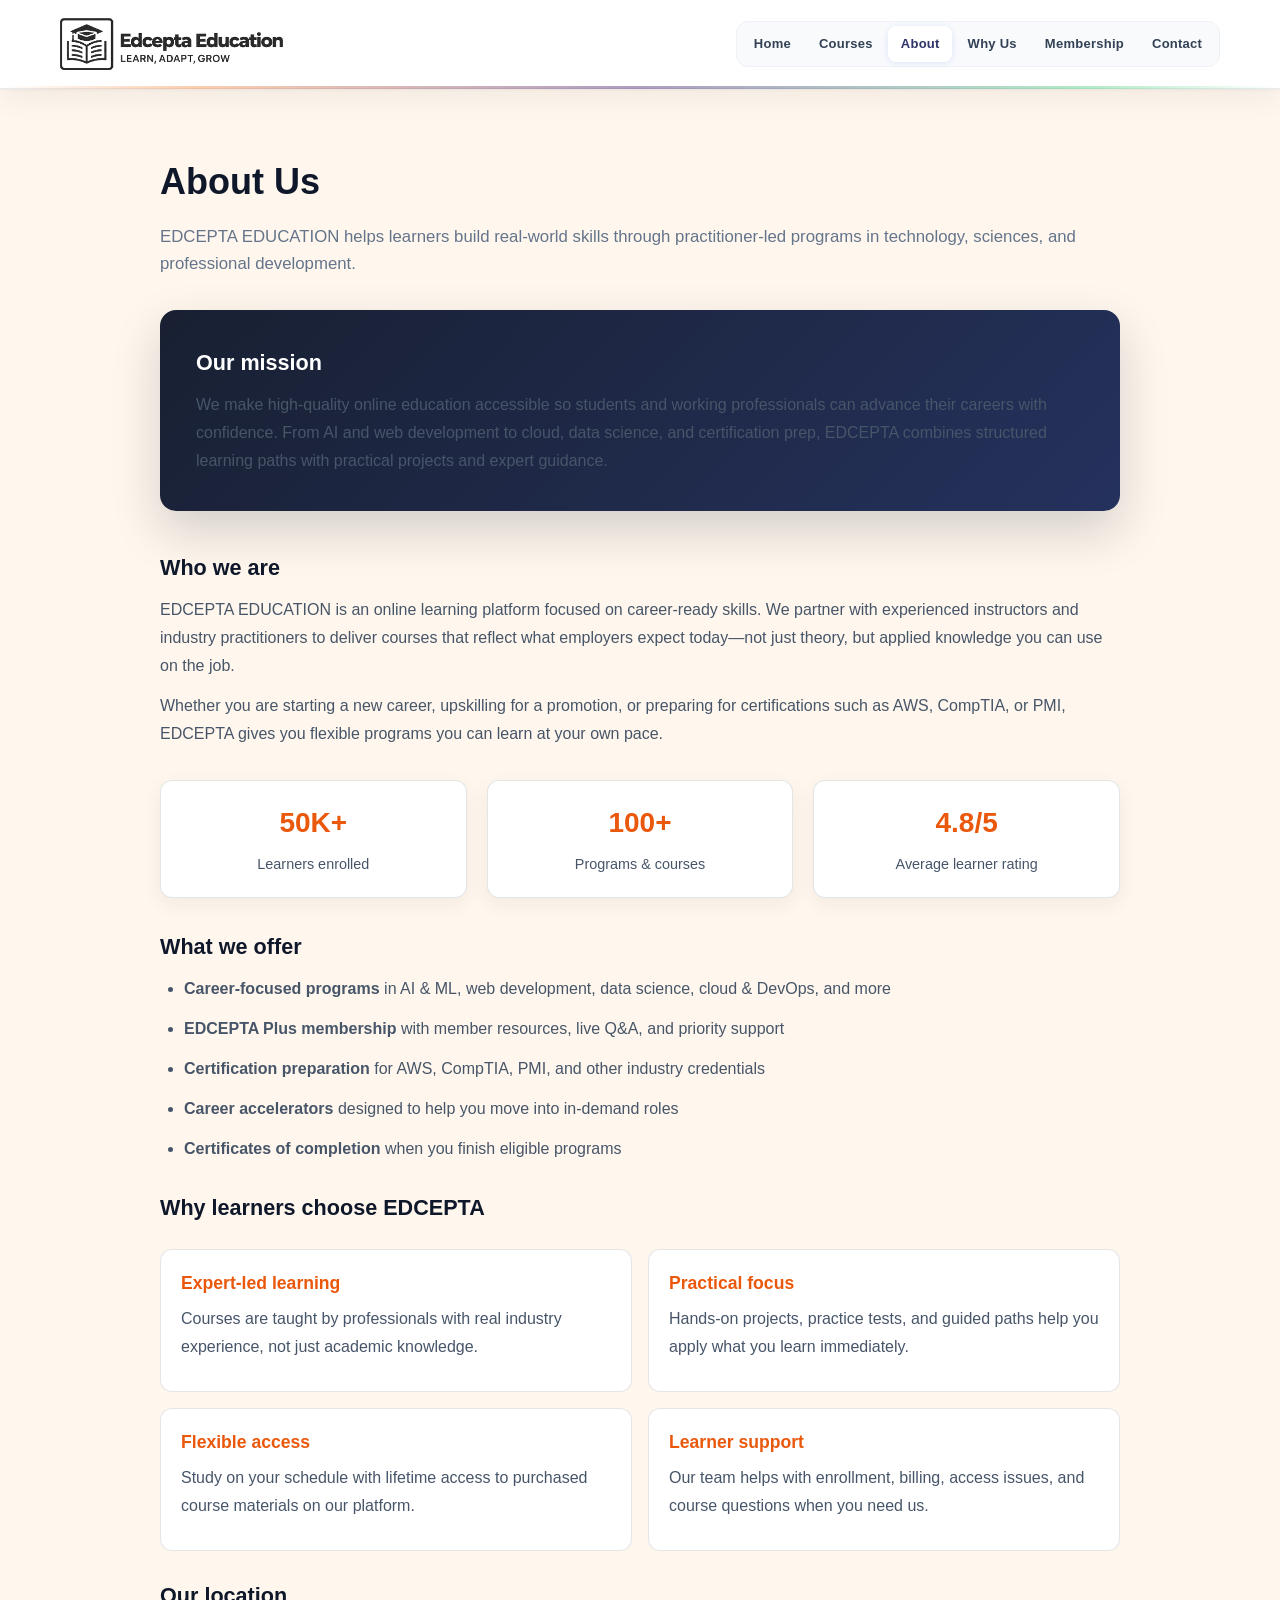
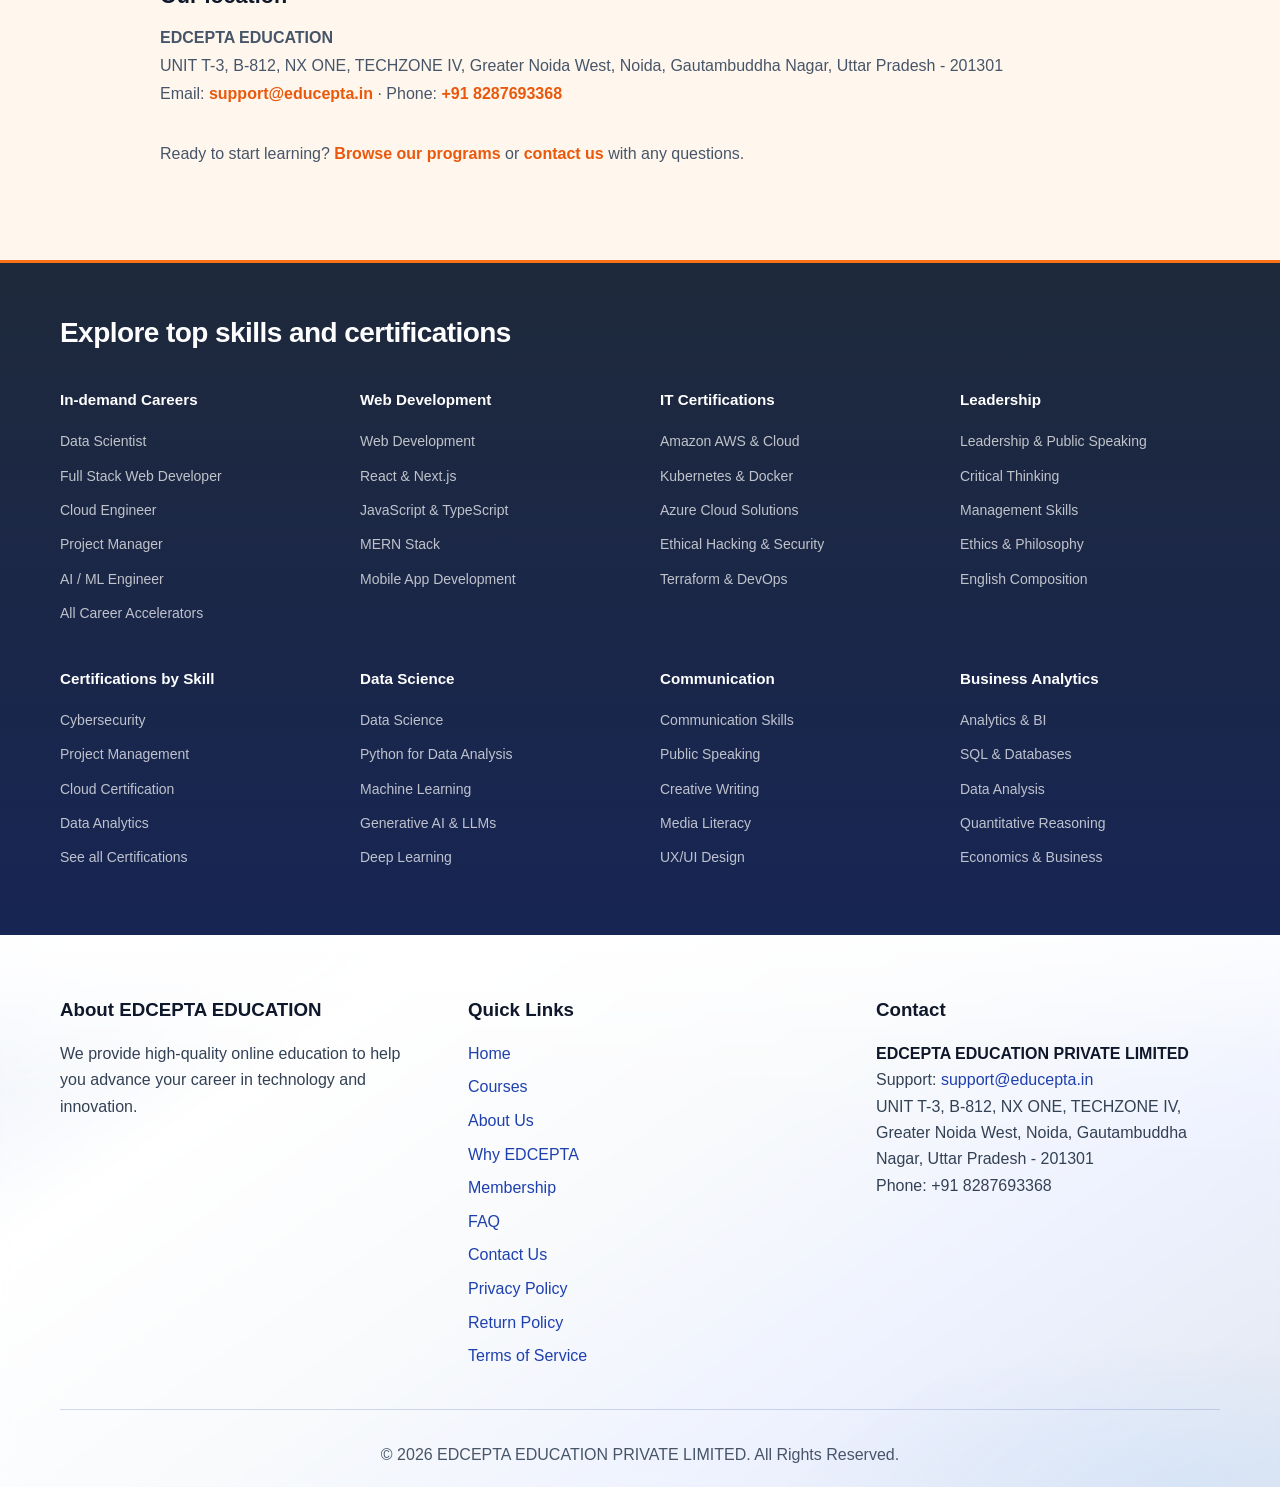
==== commit 06a23ec0: "Refresh EDCEPTA UI, catalog pricing, and add Why EDCEPTA page. Apply brand purple-navy styling acros" ====
--- a/about.html
+++ b/about.html
@@ -17,7 +17,8 @@
                 <ul class="nav-links">
                     <li><a href="/">Home</a></li>
                     <li><a href="/#courses">Courses</a></li>
-                    <li><a href="/about.html">About</a></li>
+                    <li><a href="/about.html" class="nav-active">About</a></li>
+                    <li><a href="/why-edcepta.html">Why Us</a></li>
                     <li><a href="/#membership">Membership</a></li>
                     <li><a href="/contact.html">Contact</a></li>
                 </ul>
@@ -86,7 +87,7 @@
         <h2>Our location</h2>
         <p><strong>EDCEPTA EDUCATION</strong><br>
         UNIT T-3, B-812, NX ONE, TECHZONE IV, Greater Noida West, Noida, Gautambuddha Nagar, Uttar Pradesh - 201301<br>
-        Email: <a href="mailto:educepta@gmail.com">educepta@gmail.com</a> · Phone: <a href="tel:+918287693368">+91 8287693368</a></p>
+        Email: <a href="mailto:support@educepta.in">support@educepta.in</a> · Phone: <a href="tel:+918287693368">+91 8287693368</a></p>
 
         <p style="margin-top:2rem;">Ready to start learning? <a href="/#courses">Browse our programs</a> or <a href="/contact.html">contact us</a> with any questions.</p>
     </main>
--- a/styles.css
+++ b/styles.css
@@ -7,7 +7,15 @@
 :root {
     /* Orange / blue / green light theme */
     --primary: #F97316;
-    --secondary: #1E40AF;
+    --brand-purple: #4A2578;
+    --brand-navy: #14285A;
+    --brand-mid: #2F3469;
+    --secondary: #2F3469;
+    --secondary-dark: #14285A;
+    --secondary-darker: #0F1F42;
+    --secondary-soft: #E6E8F8;
+    --secondary-ring: #B8BEE8;
+    --brand-gradient: linear-gradient(135deg, #4A2578 0%, #2F3469 52%, #14285A 100%);
     --accent: #22C55E;
     --cta: #22C55E;
     --cta-dark: #16A34A;
@@ -86,7 +94,7 @@
         90deg,
         transparent 0%,
         rgba(249, 115, 22, 0.35) 15%,
-        rgba(30, 64, 175, 0.5) 50%,
+        rgba(74, 37, 120, 0.45) 50%,
         rgba(34, 197, 94, 0.35) 85%,
         transparent 100%
     );
@@ -110,7 +118,7 @@
     flex-shrink: 0;
     width: auto;
     height: auto;
-    max-width: min(320px, 42vw);
+    max-width: min(360px, 46vw);
     line-height: 0;
     background: #ffffff;
     border-radius: 0;
@@ -125,7 +133,7 @@
 .logo img {
     display: block;
     width: auto;
-    height: 44px;
+    height: 52px;
     max-width: 100%;
     object-fit: contain;
     object-position: left center;
@@ -149,8 +157,10 @@
 
 .search-container:focus-within {
     background: #ffffff;
-    border-color: #94a3b8;
-    box-shadow: 0 0 0 3px rgba(30, 64, 175, 0.08);
+    border-color: var(--brand-purple);
+    box-shadow:
+        0 0 0 1px var(--secondary-ring),
+        0 0 0 3px rgba(74, 37, 120, 0.1);
 }
 
 .search-container input {
@@ -168,20 +178,28 @@
 }
 
 .search-container button {
-    background: var(--secondary);
-    border: none;
+    background: var(--brand-gradient);
+    border: 2px solid var(--secondary-soft);
     cursor: pointer;
     font-size: 1rem;
-    padding: 8px 12px;
+    padding: 7px 12px;
     border-radius: 999px;
     color: var(--white);
     line-height: 1;
-    transition: background 0.2s ease, transform 0.2s ease;
+    box-shadow:
+        0 0 0 1px var(--secondary-ring),
+        inset 0 1px 0 rgba(255, 255, 255, 0.14),
+        0 2px 8px rgba(20, 40, 90, 0.28);
+    transition: background 0.2s ease, transform 0.2s ease, box-shadow 0.2s ease;
 }
 
 .search-container button:hover {
-    background: #1e3a8a;
+    background: linear-gradient(135deg, #55308a 0%, #2F3469 52%, #0f1f42 100%);
     transform: scale(1.04);
+    box-shadow:
+        0 0 0 1px var(--secondary-ring),
+        inset 0 1px 0 rgba(255, 255, 255, 0.18),
+        0 4px 12px rgba(20, 40, 90, 0.34);
 }
 
 .nav-links {
@@ -224,43 +242,58 @@
     color: var(--secondary);
     background: #ffffff;
     font-weight: 700;
-    box-shadow: 0 1px 6px rgba(30, 64, 175, 0.12);
-}
-
-/* Cart & Login — same labels */
+    box-shadow: 0 1px 6px rgba(29, 78, 216, 0.12);
+}
+
+/* Cart & Login — matching brand button style */
 .nav-links a.nav-cart {
-    color: var(--primary) !important;
-    background: #fff7ed !important;
-    border: 1px solid #fed7aa;
+    color: var(--white) !important;
+    background: var(--brand-gradient) !important;
+    border: 2px solid var(--secondary-soft) !important;
+    border-radius: 10px !important;
     font-weight: 700 !important;
     margin-left: 0.25rem;
-    padding: 0.5rem 0.95rem !important;
-    box-shadow: none;
+    padding: 0.5rem 1.2rem !important;
+    box-shadow:
+        0 0 0 1px var(--secondary-ring),
+        inset 0 1px 0 rgba(255, 255, 255, 0.14),
+        0 2px 8px rgba(20, 40, 90, 0.28);
 }
 
 .nav-links a.nav-cart:hover {
     color: var(--white) !important;
-    background: var(--primary) !important;
-    border-color: var(--primary);
-    box-shadow: 0 2px 10px rgba(249, 115, 22, 0.25);
+    background: linear-gradient(135deg, #55308a 0%, #2F3469 52%, #0f1f42 100%) !important;
+    border-color: var(--secondary-soft) !important;
+    box-shadow:
+        0 0 0 1px var(--secondary-ring),
+        inset 0 1px 0 rgba(255, 255, 255, 0.18),
+        0 4px 12px rgba(20, 40, 90, 0.34);
 }
 
 .nav-links #authLink a,
 .nav-links a.nav-auth-link {
     color: var(--white) !important;
-    background: var(--secondary) !important;
-    border: 1px solid transparent;
+    background: var(--brand-gradient) !important;
+    border: 2px solid var(--secondary-soft) !important;
+    border-radius: 10px !important;
     font-weight: 700 !important;
     padding: 0.5rem 1.2rem !important;
     margin-left: 0.25rem;
-    box-shadow: 0 2px 8px rgba(30, 64, 175, 0.2);
+    box-shadow:
+        0 0 0 1px var(--secondary-ring),
+        inset 0 1px 0 rgba(255, 255, 255, 0.14),
+        0 2px 8px rgba(20, 40, 90, 0.28);
 }
 
 .nav-links #authLink a:hover,
 .nav-links a.nav-auth-link:hover {
     color: var(--white) !important;
-    background: #1e3a8a !important;
-    box-shadow: 0 4px 12px rgba(30, 64, 175, 0.28);
+    background: linear-gradient(135deg, #55308a 0%, #2F3469 52%, #0f1f42 100%) !important;
+    border-color: var(--secondary-soft) !important;
+    box-shadow:
+        0 0 0 1px var(--secondary-ring),
+        inset 0 1px 0 rgba(255, 255, 255, 0.18),
+        0 4px 12px rgba(20, 40, 90, 0.34);
 }
 
 .hamburger {
@@ -287,131 +320,47 @@
 
 /* Hero Section */
 .hero {
-    background: linear-gradient(
-        120deg,
-        #FF6B6B 0%,
-        #EF4444 12%,
-        #DC2626 28%,
-        #B91C1C 42%,
-        #7C3AED 58%,
-        var(--secondary) 78%,
-        #172554 100%
-    );
-    background-size: 220% 220%;
-    animation: heroGradientFlow 18s ease-in-out infinite;
+    background: linear-gradient(105deg, #4A2578 0%, #2F3469 48%, #14285A 100%);
     color: var(--white);
     padding: 100px 20px;
     text-align: center;
     position: relative;
     overflow: hidden;
-}
-
-.hero::after {
+    box-shadow: inset 0 1px 0 rgba(255, 255, 255, 0.1);
+}
+
+.hero::before {
     content: '';
     position: absolute;
-    inset: -15%;
+    top: 0;
+    left: 0;
+    right: 0;
+    height: 58%;
     z-index: 0;
     pointer-events: none;
-    background:
-        radial-gradient(circle at 18% 28%, rgba(255, 255, 255, 0.16) 0%, transparent 38%),
-        radial-gradient(circle at 82% 72%, rgba(255, 255, 255, 0.1) 0%, transparent 34%);
-    animation: heroAuraDrift 14s ease-in-out infinite alternate;
-}
-
-.hero::before {
+    background: linear-gradient(
+        180deg,
+        rgba(255, 255, 255, 0.14) 0%,
+        rgba(255, 255, 255, 0.04) 38%,
+        transparent 100%
+    );
+}
+
+.hero::after {
     content: '';
     position: absolute;
     inset: 0;
     z-index: 0;
+    pointer-events: none;
     background:
-        radial-gradient(ellipse 90% 55% at 12% 18%, rgba(255, 255, 255, 0.38) 0%, transparent 52%),
-        radial-gradient(ellipse 60% 40% at 28% 75%, rgba(255, 200, 200, 0.12) 0%, transparent 50%),
-        radial-gradient(circle at 80% 20%, rgba(255, 255, 255, 0.08) 0%, transparent 40%),
-        radial-gradient(circle at 20% 80%, rgba(255, 255, 255, 0.06) 0%, transparent 50%);
-    pointer-events: none;
-    animation: heroOverlayPulse 11s ease-in-out infinite alternate;
-}
-
-@keyframes heroGradientFlow {
-    0%,
-    100% {
-        background-position: 0% 50%;
-    }
-    50% {
-        background-position: 100% 50%;
-    }
-}
-
-@keyframes heroAuraDrift {
-    from {
-        transform: translate(0, 0) scale(1);
-        opacity: 0.75;
-    }
-    to {
-        transform: translate(2.5%, -2%) scale(1.05);
-        opacity: 1;
-    }
-}
-
-@keyframes heroOverlayPulse {
-    from {
-        opacity: 0.88;
-    }
-    to {
-        opacity: 1;
-    }
+        radial-gradient(ellipse 75% 50% at 12% 0%, rgba(255, 255, 255, 0.1) 0%, transparent 58%),
+        radial-gradient(ellipse 55% 40% at 88% 100%, rgba(74, 37, 120, 0.22) 0%, transparent 52%),
+        radial-gradient(ellipse 45% 35% at 50% 100%, rgba(20, 40, 90, 0.32) 0%, transparent 65%);
 }
 
 .hero-content {
     position: relative;
     z-index: 1;
-}
-
-.hero-content.hero-animate .hero-title {
-    animation: heroTitleIn 0.8s cubic-bezier(0.22, 1, 0.36, 1) forwards;
-}
-
-.hero-content.hero-animate .hero-subtitle {
-    opacity: 0;
-    animation: heroSubtitleIn 0.7s cubic-bezier(0.22, 1, 0.36, 1) 0.25s forwards;
-}
-
-.hero-content.hero-animate .hero-cta {
-    opacity: 0;
-    animation: heroCtaIn 0.6s cubic-bezier(0.22, 1, 0.36, 1) 0.5s forwards;
-}
-
-@keyframes heroTitleIn {
-    from {
-        opacity: 0;
-        transform: translateY(30px);
-    }
-    to {
-        opacity: 1;
-        transform: translateY(0);
-    }
-}
-
-@keyframes heroSubtitleIn {
-    from {
-        opacity: 0;
-        transform: translateY(20px);
-    }
-    to {
-        opacity: 0.95;
-        transform: translateY(0);
-    }
-}
-
-@keyframes heroCtaIn {
-    from {
-        opacity: 0;
-        transform: translateY(15px) scale(0.98);
-    }
-    to {
-        opacity: 1;
-        transform: translateY(0) scale(1);
-    }
 }
 
 .hero-content h1,
@@ -419,6 +368,10 @@
     font-size: 3rem;
     margin-bottom: 1rem;
     color: var(--white);
+    font-weight: 600;
+    font-style: italic;
+    font-family: Georgia, 'Times New Roman', Times, serif;
+    letter-spacing: 0.01em;
 }
 
 .hero-content .hero-subtitle {
@@ -432,7 +385,7 @@
     margin: 0 0 0.65rem;
     font-size: clamp(1.15rem, 2.2vw, 1.35rem);
     line-height: 1.35;
-    font-style: italic;
+    font-style: normal;
     font-weight: 700;
     color: var(--white);
 }
@@ -449,87 +402,31 @@
     line-height: 1.55;
     font-weight: 500;
     font-style: normal;
-    color: rgba(255, 255, 255, 0.92);
+    color: rgba(255, 255, 255, 0.88);
 }
 
 .hero-content .hero-title {
-    text-shadow: 0 2px 22px rgba(0, 0, 0, 0.18);
-    transition: transform 0.45s cubic-bezier(0.22, 1, 0.36, 1), text-shadow 0.45s ease;
-}
-
-.hero:hover .hero-title {
-    transform: translateY(-3px);
-    text-shadow: 0 8px 30px rgba(255, 255, 255, 0.22);
+    text-shadow: 0 4px 28px rgba(0, 0, 0, 0.35);
 }
 
 .hero-content .hero-subtitle {
-    transition: transform 0.45s cubic-bezier(0.22, 1, 0.36, 1), text-shadow 0.45s ease;
-}
-
-.hero:hover .hero-subtitle {
+    text-shadow: 0 2px 16px rgba(0, 0, 0, 0.28);
+}
+
+.hero .hero-content .hero-cta.btn-primary {
+    background: linear-gradient(180deg, #3ddc84 0%, #22c55e 48%, #16a34a 100%);
+    border: 1px solid rgba(255, 255, 255, 0.28);
+    box-shadow:
+        inset 0 1px 0 rgba(255, 255, 255, 0.38),
+        0 12px 32px rgba(0, 0, 0, 0.38);
+}
+
+.hero .hero-content .hero-cta.btn-primary:hover {
+    background: linear-gradient(180deg, #4ade80 0%, #22c55e 50%, #15803d 100%);
     transform: translateY(-2px);
-    text-shadow: 0 4px 20px rgba(255, 255, 255, 0.14);
-}
-
-.hero .hero-content .hero-cta.btn-primary {
-    position: relative;
-    overflow: hidden;
-    isolation: isolate;
-    transition: transform 0.35s cubic-bezier(0.22, 1, 0.36, 1), box-shadow 0.35s ease, filter 0.35s ease, background-color 0.35s ease;
-}
-
-.hero .hero-content .hero-cta.btn-primary::before {
-    content: '';
-    position: absolute;
-    top: 0;
-    left: -130%;
-    width: 55%;
-    height: 100%;
-    background: linear-gradient(105deg, transparent, rgba(255, 255, 255, 0.42), transparent);
-    transform: skewX(-18deg);
-    pointer-events: none;
-    z-index: 1;
-}
-
-.hero .hero-content .hero-cta.btn-primary:hover {
-    transform: translateY(-4px) scale(1.04);
-    box-shadow: 0 14px 34px rgba(34, 197, 94, 0.48);
-    filter: brightness(1.06);
-}
-
-.hero .hero-content .hero-cta.btn-primary:hover::before {
-    animation: heroCtaShine 0.75s ease forwards;
-}
-
-@keyframes heroCtaShine {
-    from {
-        left: -130%;
-    }
-    to {
-        left: 140%;
-    }
-}
-
-@media (prefers-reduced-motion: reduce) {
-    .hero {
-        animation: none;
-        background-size: 100% 100%;
-    }
-
-    .hero::before,
-    .hero::after {
-        animation: none;
-    }
-
-    .hero:hover .hero-title,
-    .hero:hover .hero-subtitle,
-    .hero .hero-content .hero-cta.btn-primary:hover {
-        transform: none;
-    }
-
-    .hero .hero-content .hero-cta.btn-primary:hover::before {
-        animation: none;
-    }
+    box-shadow:
+        inset 0 1px 0 rgba(255, 255, 255, 0.42),
+        0 16px 36px rgba(0, 0, 0, 0.42);
 }
 
 /* Homepage: Vision spotlight */
@@ -649,24 +546,50 @@
     margin-top: 2.25rem;
 }
 
+.knowledge-layer-shell {
+    position: relative;
+    padding: 3px;
+    border-radius: 22px;
+    background: linear-gradient(
+        135deg,
+        rgba(110, 231, 183, 0.5) 0%,
+        rgba(6, 95, 70, 0.85) 42%,
+        rgba(2, 44, 34, 1) 100%
+    );
+    box-shadow:
+        0 28px 64px rgba(2, 44, 34, 0.42),
+        inset 0 1px 0 rgba(255, 255, 255, 0.14);
+}
+
+.knowledge-layer-shine {
+    position: absolute;
+    top: 0;
+    left: 8%;
+    right: 8%;
+    height: 42%;
+    border-radius: 22px 22px 55% 55%;
+    background: linear-gradient(180deg, rgba(255, 255, 255, 0.16) 0%, transparent 100%);
+    pointer-events: none;
+    z-index: 2;
+}
+
 .knowledge-layer-frame {
     position: relative;
     aspect-ratio: 16 / 9;
     border-radius: 20px;
     overflow: hidden;
-    box-shadow: 0 22px 58px rgba(15, 23, 42, 0.22);
-    border: 1px solid rgba(148, 163, 184, 0.2);
-}
-
-.knowledge-layer-frame::before {
-    content: '';
+    background: linear-gradient(145deg, #011a12 0%, #022c22 38%, #064e3b 72%, #013a28 100%);
+    border: 1px solid rgba(110, 231, 183, 0.18);
+}
+
+.knowledge-layer-top-mask {
     position: absolute;
     top: 0;
+    left: 0;
     right: 0;
-    width: 38%;
-    height: 20%;
-    background: linear-gradient(180deg, rgba(202, 234, 196, 0.96) 0%, rgba(202, 234, 196, 0.88) 72%, rgba(202, 234, 196, 0) 100%);
-    z-index: 1;
+    height: 14%;
+    z-index: 3;
+    background: linear-gradient(180deg, #011a12 0%, rgba(1, 26, 18, 0.94) 72%, transparent 100%);
     pointer-events: none;
 }
 
@@ -675,23 +598,89 @@
     height: 100%;
     display: block;
     object-fit: cover;
-    /* hide top nav text embedded in source image */
-    object-position: center 82%;
+    object-position: center 40%;
+    opacity: 0.88;
+    filter: saturate(1.1) contrast(1.08) brightness(0.82);
+}
+
+.knowledge-layer-green-wash {
+    position: absolute;
+    inset: 0;
+    z-index: 1;
+    pointer-events: none;
+    background:
+        linear-gradient(108deg, rgba(1, 26, 18, 0.72) 0%, rgba(4, 120, 87, 0.28) 48%, rgba(6, 78, 59, 0.45) 100%),
+        radial-gradient(ellipse 75% 55% at 72% 28%, rgba(52, 211, 153, 0.22) 0%, transparent 58%),
+        radial-gradient(ellipse 50% 40% at 12% 88%, rgba(16, 185, 129, 0.16) 0%, transparent 55%);
+    mix-blend-mode: multiply;
 }
 
 .knowledge-layer-overlay {
     position: absolute;
     inset: 0;
+    z-index: 4;
     display: flex;
     flex-direction: column;
     justify-content: flex-end;
     padding: clamp(0.75rem, 2.2vw, 1.25rem);
     background: linear-gradient(
         180deg,
-        rgba(15, 23, 42, 0.22) 0%,
-        rgba(15, 23, 42, 0.05) 35%,
-        rgba(15, 23, 42, 0.34) 100%
+        rgba(1, 26, 18, 0.15) 0%,
+        rgba(1, 26, 18, 0.08) 38%,
+        rgba(1, 26, 18, 0.55) 72%,
+        rgba(1, 26, 18, 0.88) 100%
     );
+}
+
+.knowledge-layer-title {
+    position: absolute;
+    top: 10%;
+    left: 50%;
+    transform: translateX(-50%);
+    width: min(92%, 760px);
+    margin: 0;
+    text-align: center;
+    font-size: clamp(2.4rem, 8vw, 5.5rem);
+    line-height: 0.95;
+    font-weight: 900;
+    letter-spacing: -0.03em;
+    color: transparent;
+    background: linear-gradient(180deg, #ecfdf5 0%, #a7f3d0 42%, rgba(167, 243, 208, 0.15) 100%);
+    -webkit-background-clip: text;
+    background-clip: text;
+    text-shadow: none;
+    filter: drop-shadow(0 8px 24px rgba(1, 26, 18, 0.45));
+    pointer-events: none;
+}
+
+.knowledge-layer-badge {
+    position: absolute;
+    top: 34%;
+    right: clamp(0.75rem, 3vw, 2rem);
+    margin: 0;
+    font-size: clamp(0.72rem, 1.35vw, 1rem);
+    font-weight: 700;
+    letter-spacing: 0.05em;
+    color: #d1fae5;
+    text-shadow: 0 2px 14px rgba(1, 26, 18, 0.55);
+}
+
+.knowledge-layer-aside {
+    position: absolute;
+    left: clamp(0.75rem, 2.2vw, 1.5rem);
+    bottom: 30%;
+    margin: 0;
+}
+
+.knowledge-layer-aside p {
+    margin: 0;
+    font-size: clamp(0.62rem, 1.05vw, 0.76rem);
+    line-height: 1.65;
+    font-weight: 700;
+    letter-spacing: 0.06em;
+    text-transform: uppercase;
+    color: rgba(209, 250, 229, 0.88);
+    text-shadow: 0 2px 10px rgba(1, 26, 18, 0.45);
 }
 
 .knowledge-layer-bottom {
@@ -704,21 +693,25 @@
 .knowledge-side-note {
     margin: 0;
     font-size: clamp(0.68rem, 1.2vw, 0.82rem);
-    color: rgba(15, 23, 42, 0.8);
+    color: #a7f3d0;
     text-transform: uppercase;
     letter-spacing: 0.05em;
     font-weight: 700;
+    text-shadow: 0 2px 10px rgba(1, 26, 18, 0.4);
 }
 
 .knowledge-main-copy {
     margin-left: auto;
     max-width: 420px;
-    padding: 0.85rem 1rem;
+    padding: 0.9rem 1.05rem;
     border-radius: 14px;
-    background: rgba(255, 255, 255, 0.72);
-    border: 1px solid rgba(255, 255, 255, 0.75);
-    backdrop-filter: blur(8px);
-    -webkit-backdrop-filter: blur(8px);
+    background: linear-gradient(145deg, rgba(255, 255, 255, 0.14) 0%, rgba(255, 255, 255, 0.06) 100%);
+    border: 1px solid rgba(110, 231, 183, 0.32);
+    backdrop-filter: blur(12px);
+    -webkit-backdrop-filter: blur(12px);
+    box-shadow:
+        inset 0 1px 0 rgba(255, 255, 255, 0.12),
+        0 12px 32px rgba(1, 26, 18, 0.35);
 }
 
 .knowledge-subline {
@@ -727,12 +720,12 @@
     text-transform: uppercase;
     letter-spacing: 0.08em;
     font-weight: 700;
-    color: #1e293b;
+    color: #d1fae5;
 }
 
 .knowledge-main-copy h3 {
     margin: 0;
-    color: #0f172a;
+    color: #ecfdf5;
     font-size: clamp(0.9rem, 1.4vw, 1.12rem);
     line-height: 1.35;
     font-weight: 800;
@@ -1157,13 +1150,48 @@
 /* Homepage: EDCEPTA Advantage */
 .advantage-section {
     padding: 4rem 0;
-    background: var(--white);
+    position: relative;
+    overflow: hidden;
+    background: linear-gradient(
+        180deg,
+        #fff7ed 0%,
+        #f8f6fc 42%,
+        #f3f5fb 72%,
+        #ffffff 100%
+    );
+}
+
+.advantage-section::before {
+    content: '';
+    position: absolute;
+    inset: 0;
+    pointer-events: none;
+    background-image:
+        linear-gradient(rgba(74, 37, 120, 0.09) 1px, transparent 1px),
+        linear-gradient(90deg, rgba(20, 40, 90, 0.08) 1px, transparent 1px);
+    background-size: 56px 56px;
+    background-position: center top;
+}
+
+.advantage-section::after {
+    content: '';
+    position: absolute;
+    inset: 0;
+    pointer-events: none;
+    background:
+        radial-gradient(ellipse 70% 50% at 12% 20%, rgba(74, 37, 120, 0.07) 0%, transparent 58%),
+        radial-gradient(ellipse 60% 45% at 88% 75%, rgba(20, 40, 90, 0.08) 0%, transparent 55%);
+}
+
+.advantage-section .container {
+    position: relative;
+    z-index: 1;
 }
 
 .advantage-heading {
     text-align: center;
     font-size: clamp(1.75rem, 3.5vw, 2.25rem);
-    color: var(--text-main);
+    color: var(--brand-navy);
     font-weight: 700;
     margin-bottom: 3rem;
     letter-spacing: -0.02em;
@@ -1187,8 +1215,10 @@
     aspect-ratio: 1;
     border-radius: 50%;
     overflow: hidden;
-    box-shadow: 0 10px 28px rgba(30, 41, 59, 0.14);
-    border: 3px solid rgba(255, 255, 255, 0.9);
+    box-shadow:
+        0 12px 32px rgba(20, 40, 90, 0.14),
+        0 0 0 1px rgba(184, 190, 232, 0.45);
+    border: 3px solid rgba(255, 255, 255, 0.95);
 }
 
 .advantage-visual--orange {
@@ -1216,8 +1246,8 @@
 
 .advantage-caption {
     font-size: 1.05rem;
-    color: var(--text-main);
-    font-weight: 500;
+    color: var(--brand-navy);
+    font-weight: 600;
     line-height: 1.45;
     max-width: 260px;
     margin: 0 auto;
@@ -3159,7 +3189,7 @@
         max-width: min(220px, 58vw);
     }
     .logo img {
-        height: 34px;
+        height: 40px;
     }
     
     .search-container {
@@ -3264,7 +3294,19 @@
         font-size: 0.95rem;
     }
 
-    .knowledge-layer-top {
+    .knowledge-layer-title {
+        top: 8%;
+        font-size: clamp(2rem, 11vw, 3rem);
+    }
+
+    .knowledge-layer-badge {
+        top: auto;
+        bottom: 52%;
+        right: 0.75rem;
+        font-size: 0.68rem;
+    }
+
+    .knowledge-layer-aside {
         display: none;
     }
 
@@ -4076,3 +4118,264 @@
         grid-template-columns: 1fr;
     }
 }
+
+/* Why EDCEPTA page */
+.why-edcepta-body {
+    background: #ffffff;
+}
+
+.why-edcepta-page {
+    overflow: hidden;
+}
+
+.why-edcepta-hero {
+    position: relative;
+    padding: clamp(2.5rem, 6vw, 4.5rem) 0 clamp(2rem, 5vw, 3.5rem);
+    background:
+        radial-gradient(ellipse 80% 60% at 12% 18%, rgba(249, 115, 22, 0.14) 0%, transparent 58%),
+        radial-gradient(ellipse 70% 55% at 88% 12%, rgba(29, 78, 216, 0.16) 0%, transparent 55%),
+        linear-gradient(165deg, #fff7ed 0%, #f8fafc 38%, #ebf2ff 72%, #ffffff 100%);
+}
+
+.why-edcepta-hero::before {
+    content: '';
+    position: absolute;
+    inset: 0;
+    background:
+        radial-gradient(circle at 50% 100%, rgba(29, 78, 216, 0.06) 0%, transparent 45%);
+    pointer-events: none;
+}
+
+.why-edcepta-hero-grid {
+    position: relative;
+    z-index: 1;
+    display: grid;
+    grid-template-columns: minmax(0, 1.05fr) minmax(0, 0.95fr);
+    gap: clamp(2rem, 5vw, 4rem);
+    align-items: center;
+}
+
+.why-edcepta-eyebrow {
+    display: inline-flex;
+    align-items: center;
+    gap: 0.4rem;
+    margin-bottom: 1rem;
+    padding: 0.35rem 0.85rem;
+    border-radius: 999px;
+    background: rgba(29, 78, 216, 0.08);
+    border: 1px solid rgba(29, 78, 216, 0.14);
+    color: var(--secondary);
+    font-size: 0.78rem;
+    font-weight: 700;
+    letter-spacing: 0.06em;
+    text-transform: uppercase;
+}
+
+.why-edcepta-hero-copy h1 {
+    font-size: clamp(2rem, 4.5vw, 3.15rem);
+    line-height: 1.12;
+    color: var(--text-main);
+    margin-bottom: 1.15rem;
+    max-width: 14ch;
+}
+
+.why-edcepta-lead {
+    font-size: clamp(1rem, 1.6vw, 1.125rem);
+    line-height: 1.7;
+    color: var(--text-secondary);
+    max-width: 38rem;
+    margin-bottom: 1.75rem;
+}
+
+.why-edcepta-cta {
+    display: inline-flex;
+    align-items: center;
+    gap: 0.5rem;
+    padding: 0.85rem 1.5rem;
+    border-radius: 10px;
+    background: var(--secondary);
+    color: var(--white);
+    text-decoration: none;
+    font-weight: 700;
+    font-size: 1rem;
+    border: 2px solid var(--secondary-soft);
+    box-shadow:
+        0 0 0 1px var(--secondary-ring),
+        0 8px 24px rgba(29, 78, 216, 0.24);
+    transition: background 0.2s ease, transform 0.2s ease, box-shadow 0.2s ease;
+}
+
+.why-edcepta-cta:hover {
+    background: var(--secondary-dark);
+    transform: translateY(-2px);
+    box-shadow:
+        0 0 0 1px var(--secondary-ring),
+        0 12px 28px rgba(29, 78, 216, 0.3);
+}
+
+.why-edcepta-visual-frame {
+    position: relative;
+    max-width: 520px;
+    margin-left: auto;
+}
+
+.why-edcepta-hero-img {
+    width: 100%;
+    height: auto;
+    display: block;
+    border-radius: 20px;
+    object-fit: cover;
+    aspect-ratio: 4 / 4.6;
+    box-shadow: 0 28px 56px rgba(15, 23, 42, 0.16);
+    border: 4px solid rgba(255, 255, 255, 0.9);
+}
+
+.why-edcepta-badge {
+    position: absolute;
+    z-index: 2;
+}
+
+.why-edcepta-badge--success {
+    left: -4%;
+    bottom: 18%;
+    display: flex;
+    align-items: center;
+    gap: 0.75rem;
+    padding: 0.85rem 1.1rem;
+    background: #ffffff;
+    border-radius: 12px;
+    box-shadow: 0 16px 40px rgba(15, 23, 42, 0.14);
+    border: 1px solid rgba(15, 23, 42, 0.06);
+}
+
+.why-edcepta-badge-icon {
+    display: flex;
+    align-items: center;
+    justify-content: center;
+    width: 42px;
+    height: 42px;
+    border-radius: 10px;
+    background: linear-gradient(135deg, #fbbf24 0%, var(--primary) 100%);
+    color: #ffffff;
+    font-size: 1.1rem;
+    font-weight: 800;
+    flex-shrink: 0;
+}
+
+.why-edcepta-badge-text {
+    display: flex;
+    flex-direction: column;
+    line-height: 1.2;
+}
+
+.why-edcepta-badge-text strong {
+    font-size: 1.35rem;
+    color: var(--text-main);
+}
+
+.why-edcepta-badge-text span {
+    font-size: 0.82rem;
+    color: var(--text-secondary);
+    font-weight: 600;
+}
+
+.why-edcepta-badge--star {
+    top: 10%;
+    right: 6%;
+    width: 44px;
+    height: 44px;
+    display: flex;
+    align-items: center;
+    justify-content: center;
+    border-radius: 10px;
+    background: var(--secondary);
+    color: #ffffff;
+    font-size: 1.15rem;
+    box-shadow: 0 10px 24px rgba(29, 78, 216, 0.32);
+    border: 2px solid var(--secondary-soft);
+}
+
+.why-edcepta-features {
+    position: relative;
+    padding: 0 0 clamp(3rem, 7vw, 5rem);
+    margin-top: -0.5rem;
+    background:
+        linear-gradient(180deg, transparent 0%, rgba(255, 247, 237, 0.55) 28%, #ffffff 100%);
+}
+
+.why-edcepta-feature-grid {
+    display: grid;
+    grid-template-columns: repeat(3, 1fr);
+    gap: 1.25rem;
+}
+
+.why-edcepta-feature-card {
+    background: #ffffff;
+    border-radius: 14px;
+    padding: 1.5rem 1.35rem 1.35rem;
+    border: 1px solid rgba(15, 23, 42, 0.07);
+    border-top: 4px solid var(--primary);
+    box-shadow: 0 14px 36px rgba(15, 23, 42, 0.07);
+    transition: transform 0.2s ease, box-shadow 0.2s ease;
+}
+
+.why-edcepta-feature-card:hover {
+    transform: translateY(-4px);
+    box-shadow: 0 20px 44px rgba(15, 23, 42, 0.1);
+}
+
+.why-edcepta-feature-card h2 {
+    font-size: 1.2rem;
+    color: var(--text-main);
+    margin: 0 0 0.75rem;
+}
+
+.why-edcepta-feature-card p {
+    color: var(--text-secondary);
+    line-height: 1.65;
+    font-size: 0.95rem;
+    margin-bottom: 1rem;
+}
+
+.why-edcepta-feature-card a {
+    color: var(--secondary);
+    font-weight: 700;
+    font-size: 0.92rem;
+    text-decoration: none;
+}
+
+.why-edcepta-feature-card a:hover {
+    color: var(--secondary-dark);
+    text-decoration: underline;
+}
+
+@media (max-width: 960px) {
+    .why-edcepta-hero-grid {
+        grid-template-columns: 1fr;
+    }
+
+    .why-edcepta-hero-copy h1 {
+        max-width: none;
+    }
+
+    .why-edcepta-visual-frame {
+        max-width: 420px;
+        margin: 0 auto;
+    }
+
+    .why-edcepta-feature-grid {
+        grid-template-columns: 1fr;
+    }
+}
+
+@media (max-width: 520px) {
+    .why-edcepta-badge--success {
+        left: 0;
+        bottom: 12%;
+        padding: 0.7rem 0.9rem;
+    }
+
+    .why-edcepta-badge--star {
+        right: 2%;
+    }
+}
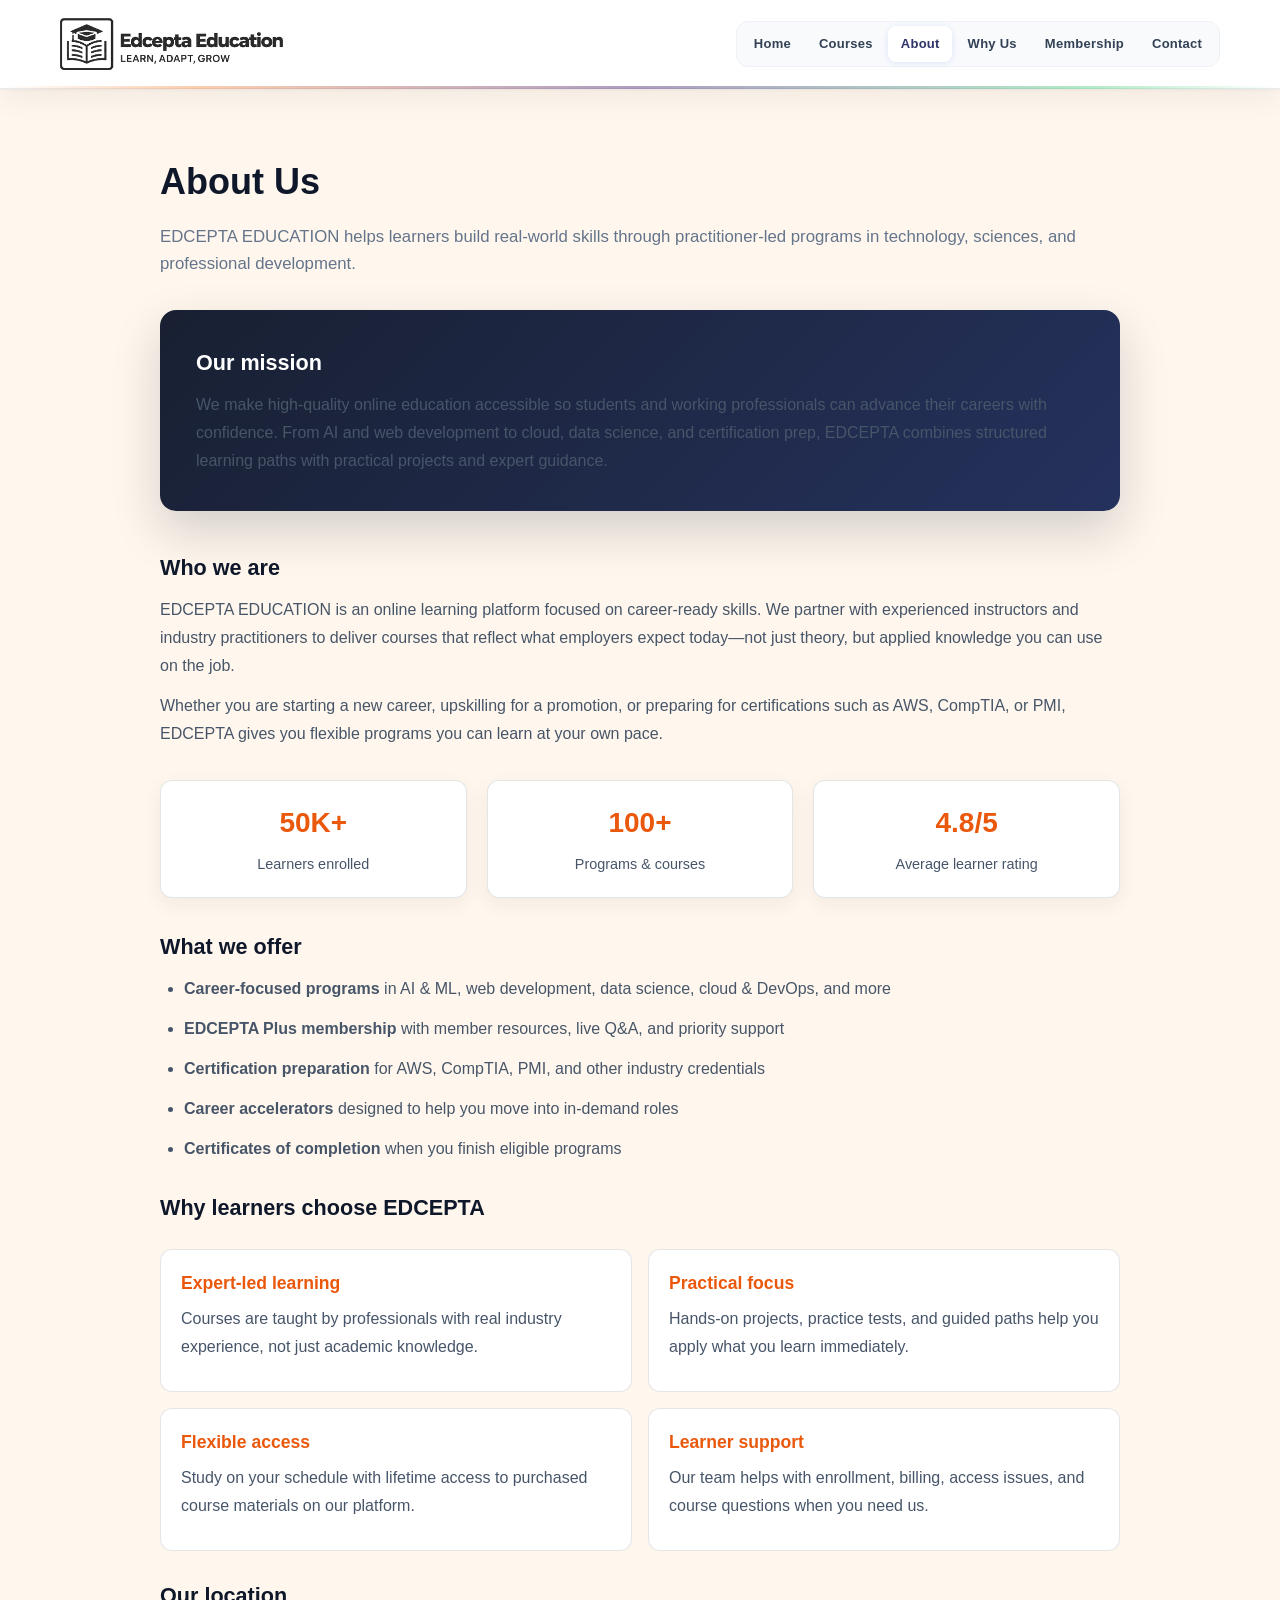
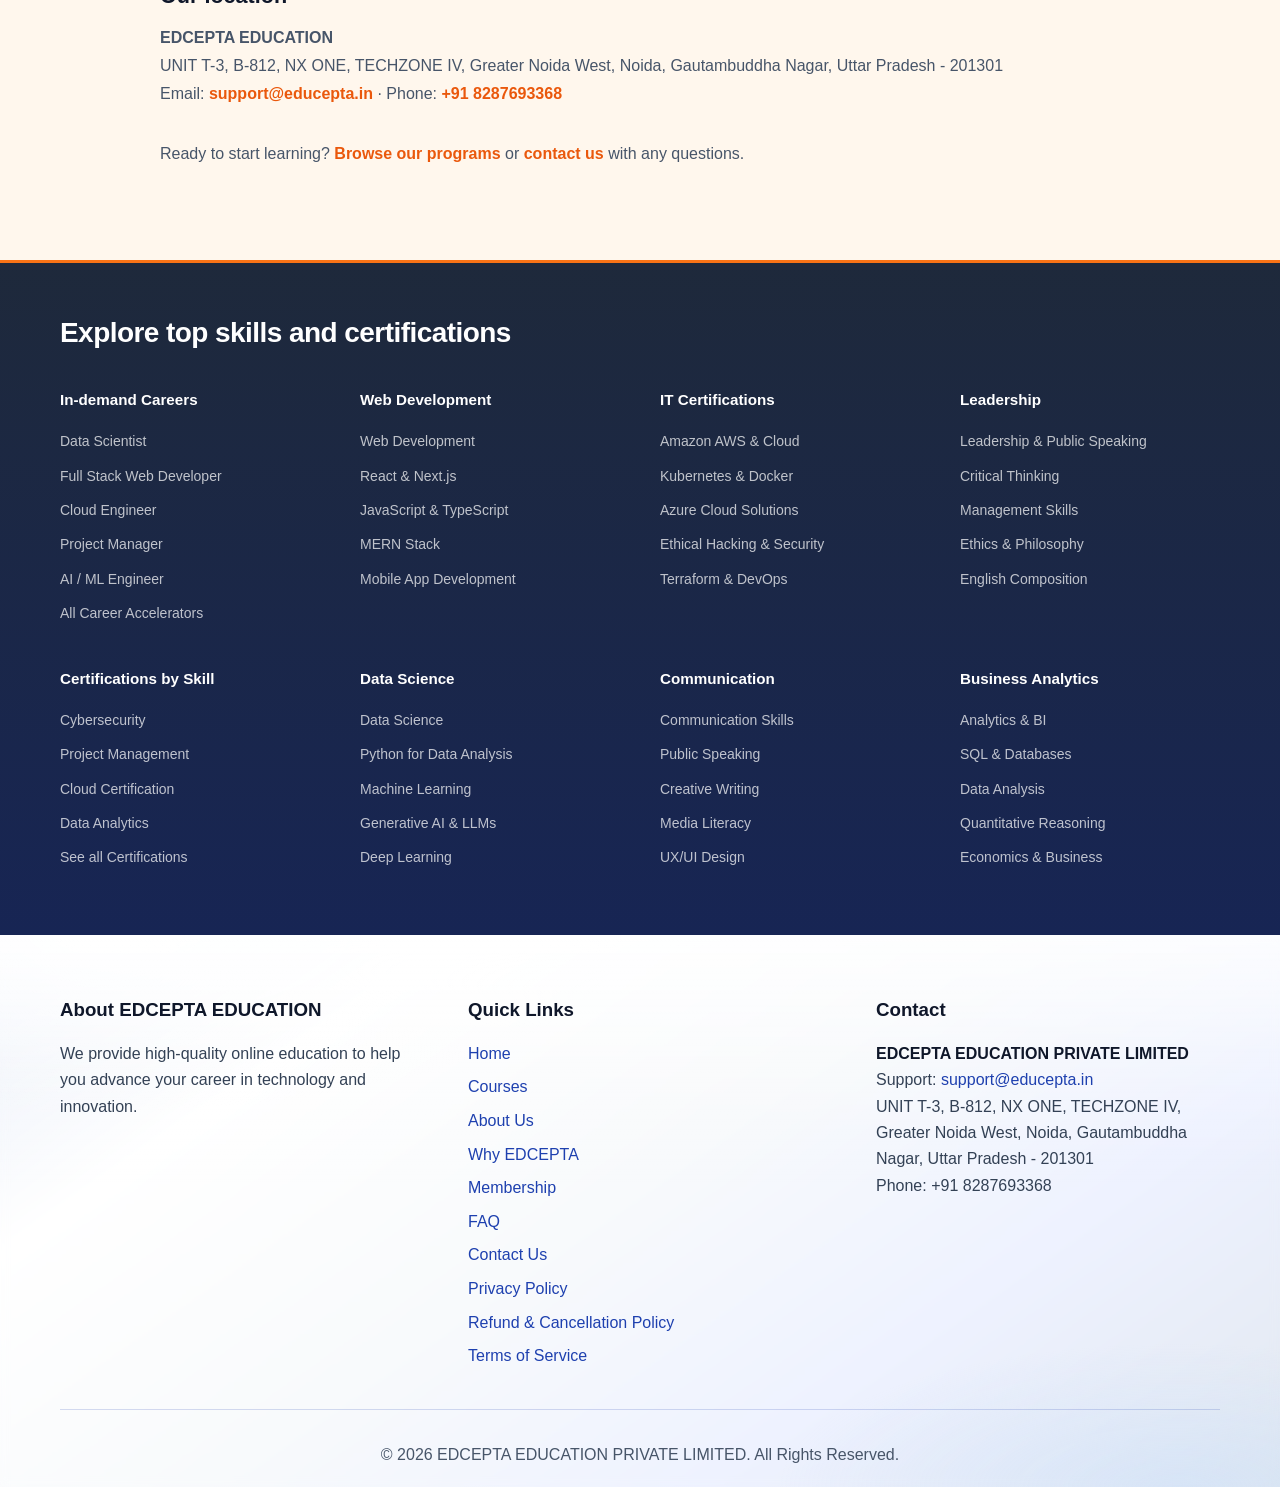
==== commit 2d1b0cbe: "Add UrbanRupee checkout and update catalog prices. Hosted checkout stays server-side, listed prices " ====
--- a/about.html
+++ b/about.html
@@ -4,7 +4,7 @@
     <meta charset="UTF-8">
     <meta name="viewport" content="width=device-width, initial-scale=1.0">
     <title>About Us - EDCEPTA EDUCATION</title>
-    <link rel="stylesheet" href="styles.css?v=74">
+    <link rel="stylesheet" href="styles.css?v=87">
     <link rel="stylesheet" href="js/info-page-fallback.css?v=1">
 </head>
 <body>
--- a/styles.css
+++ b/styles.css
@@ -2572,6 +2572,22 @@
     color: var(--primary-mint-dark);
 }
 
+.course-price-wrap {
+    display: flex;
+    flex-direction: column;
+    align-items: flex-start;
+    gap: 0.15rem;
+    line-height: 1.2;
+}
+
+.price-gst-note {
+    font-size: 0.72rem;
+    font-weight: 600;
+    letter-spacing: 0.02em;
+    text-transform: uppercase;
+    color: #64748b;
+}
+
 .course-actions {
     display: flex;
     align-items: center;
